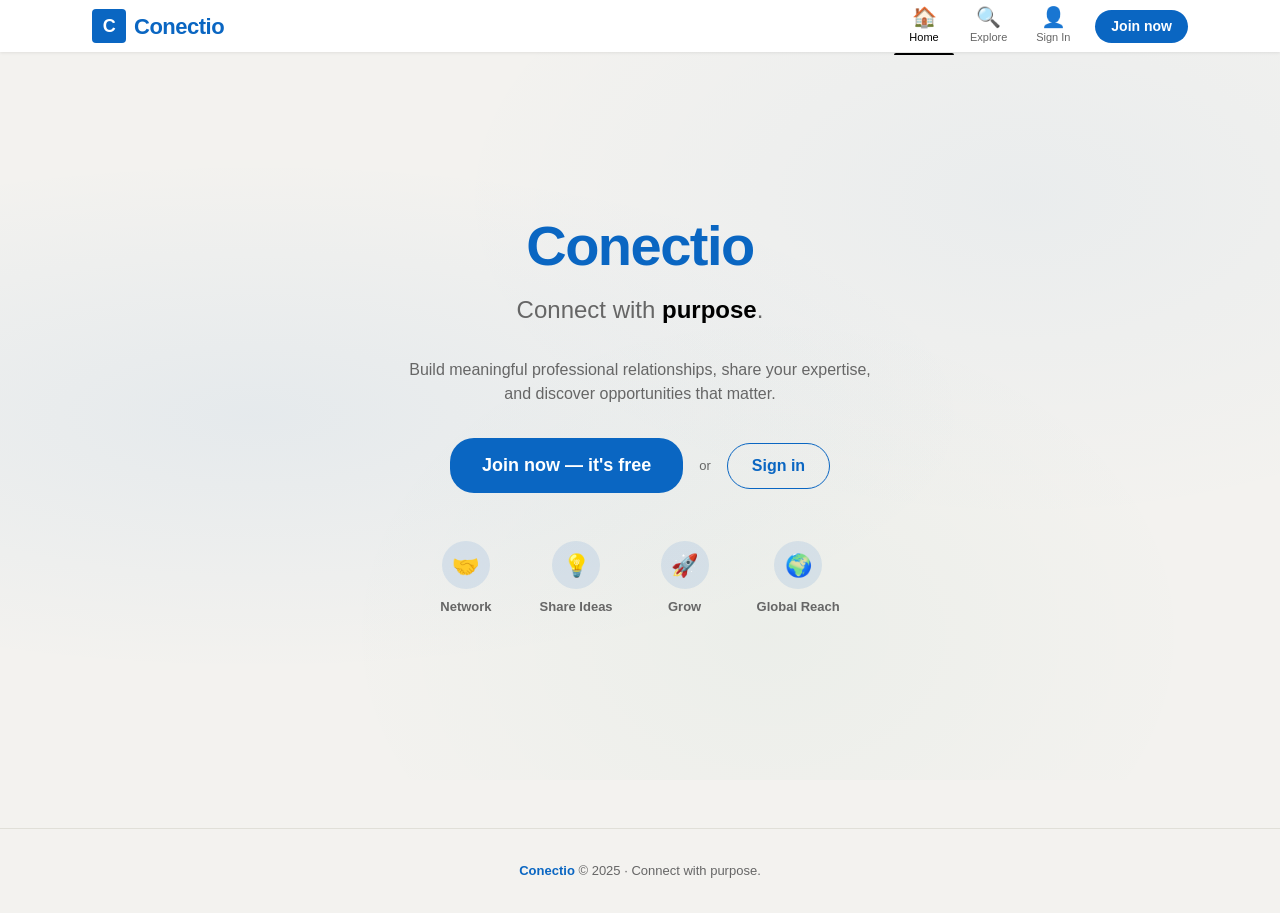
==== frontend/index.html @ cf5e48f1 "feat: initial Conectio project setup" ====
<!DOCTYPE html>
<html lang="en">
<head>
    <meta charset="UTF-8">
    <meta name="viewport" content="width=device-width, initial-scale=1.0">
    <meta name="description" content="Conectio — Connect with purpose. Build meaningful professional relationships and grow your network.">
    <title>Conectio — Connect with purpose</title>

    <!-- Styles -->
    <link rel="stylesheet" href="assets/css/main.css">
    <link rel="stylesheet" href="assets/css/components.css">

    <!-- Favicon (inline SVG data URI) -->
    <link rel="icon" type="image/svg+xml" href="data:image/svg+xml,<svg xmlns='http://www.w3.org/2000/svg' viewBox='0 0 32 32'><rect width='32' height='32' rx='4' fill='%230A66C2'/><text x='16' y='23' font-family='Arial' font-size='20' font-weight='bold' fill='white' text-anchor='middle'>C</text></svg>">
</head>
<body>

    <!-- ═══════════════ NAVBAR ═══════════════ -->
    <nav class="navbar" role="navigation" aria-label="Main navigation">
        <div class="navbar__inner">
            <a href="index.html" class="navbar__logo" id="navbar-logo">
                <div class="navbar__logo-icon">C</div>
                Conectio
            </a>

            <div class="navbar__links" id="navbar-links">
                <a href="index.html" class="navbar__link navbar__link--active" id="nav-home">
                    <span class="navbar__link-icon">🏠</span>
                    <span class="navbar__link-label">Home</span>
                </a>
                <a href="explore.html" class="navbar__link" id="nav-explore">
                    <span class="navbar__link-icon">🔍</span>
                    <span class="navbar__link-label">Explore</span>
                </a>

                <!-- Shown when logged OUT -->
                <div id="nav-auth" style="display: flex; align-items: center; gap: 4px;">
                    <a href="login.html" class="navbar__link" id="nav-signin">
                        <span class="navbar__link-icon">👤</span>
                        <span class="navbar__link-label">Sign In</span>
                    </a>
                    <a href="register.html" class="btn-primary btn-primary--sm navbar__cta" id="nav-join">
                        Join now
                    </a>
                </div>

                <!-- Shown when logged IN -->
                <div id="nav-user" style="display: none; align-items: center; gap: 4px;">
                    <a href="profile.html" class="navbar__link" id="nav-profile">
                        <span class="navbar__link-icon">👤</span>
                        <span class="navbar__link-label" id="nav-username">Me</span>
                    </a>
                    <div class="dropdown">
                        <button class="navbar__link" data-dropdown aria-label="User menu" id="nav-menu-btn">
                            <span class="navbar__link-icon">⚙️</span>
                            <span class="navbar__link-label">More</span>
                        </button>
                        <div class="dropdown__menu">
                            <a href="profile.html" class="dropdown__item" id="dropdown-profile">View Profile</a>
                            <hr class="dropdown__divider">
                            <button class="dropdown__item" onclick="auth.logout()" id="dropdown-logout">Sign Out</button>
                        </div>
                    </div>
                </div>
            </div>
        </div>
    </nav>
    <div class="navbar-spacer"></div>


    <!-- ═══════════════ HERO ═══════════════ -->
    <main>
        <section class="hero" id="hero-section">
            <div class="hero__bg-pattern"></div>

            <div class="hero__content">
                <h1 class="hero__title" id="hero-title">Conectio</h1>
                <p class="hero__tagline" id="hero-tagline">
                    Connect with <em>purpose</em>.
                </p>
                <p class="text-muted" style="font-size: 16px; margin-bottom: 32px; max-width: 480px; margin-left: auto; margin-right: auto;">
                    Build meaningful professional relationships, share your expertise, and discover opportunities that matter.
                </p>

                <div class="hero__actions" id="hero-actions">
                    <a href="register.html" class="btn-primary btn-primary--lg" id="hero-join-btn">
                        Join now — it's free
                    </a>
                    <span class="hero__divider-text">or</span>
                    <a href="login.html" class="btn-secondary" id="hero-signin-btn">
                        Sign in
                    </a>
                </div>

                <div class="hero__features" id="hero-features">
                    <div class="hero__feature">
                        <div class="hero__feature-icon">🤝</div>
                        <span class="hero__feature-label">Network</span>
                    </div>
                    <div class="hero__feature">
                        <div class="hero__feature-icon">💡</div>
                        <span class="hero__feature-label">Share Ideas</span>
                    </div>
                    <div class="hero__feature">
                        <div class="hero__feature-icon">🚀</div>
                        <span class="hero__feature-label">Grow</span>
                    </div>
                    <div class="hero__feature">
                        <div class="hero__feature-icon">🌍</div>
                        <span class="hero__feature-label">Global Reach</span>
                    </div>
                </div>
            </div>
        </section>
    </main>


    <!-- ═══════════════ FOOTER ═══════════════ -->
    <footer class="footer" id="footer">
        <span class="footer__brand">Conectio</span> &copy; 2025 · Connect with purpose.
    </footer>


    <!-- Scripts -->
    <script src="assets/js/api.js"></script>
    <script src="assets/js/auth.js"></script>
    <script src="assets/js/main.js"></script>
</body>
</html>
---- frontend/assets/css/main.css ----
/* ═══════════════════════════════════════════════
   CONECTIO — Global Styles
   ═══════════════════════════════════════════════ */

/* ── CSS Reset ─────────────────────────────── */
*,
*::before,
*::after {
    box-sizing: border-box;
    margin: 0;
    padding: 0;
}

html {
    scroll-behavior: smooth;
    -webkit-text-size-adjust: 100%;
}

img, video, svg {
    display: block;
    max-width: 100%;
}

a {
    text-decoration: none;
    color: inherit;
}

ul, ol {
    list-style: none;
}

button, input, textarea, select {
    font: inherit;
    color: inherit;
}

button {
    cursor: pointer;
    border: none;
    background: none;
}


/* ── Design Tokens ─────────────────────────── */
:root {
    /* Brand */
    --color-primary:       #0A66C2;
    --color-primary-hover:  #004182;
    --color-primary-light:  rgba(10, 102, 194, 0.1);

    /* Backgrounds */
    --color-bg-page:       #F3F2EF;
    --color-bg-card:       #FFFFFF;
    --color-bg-hover:      #F3F2EF;

    /* Text */
    --color-text-primary:  #000000;
    --color-text-secondary:#666666;
    --color-text-inverse:  #FFFFFF;
    --color-text-link:     #0A66C2;

    /* Borders */
    --color-border:        #E0DFD8;
    --color-border-input:  #cccccc;

    /* Semantic */
    --color-success:       #057642;
    --color-error:         #CC1016;
    --color-warning:       #915907;

    /* Shadows */
    --shadow-card:         0 0 0 1px rgba(0, 0, 0, 0.08);
    --shadow-nav:          0 1px 3px rgba(0, 0, 0, 0.08);
    --shadow-dropdown:     0 4px 12px rgba(0, 0, 0, 0.15);
    --shadow-elevated:     0 4px 24px rgba(0, 0, 0, 0.12);

    /* Typography */
    --font-family:         -apple-system, BlinkMacSystemFont, "Segoe UI", Roboto, Helvetica, Arial, sans-serif;
    --font-size-xs:        11px;
    --font-size-sm:        13px;
    --font-size-base:      14px;
    --font-size-md:        16px;
    --font-size-lg:        20px;
    --font-size-xl:        24px;
    --font-size-2xl:       32px;
    --font-size-hero:      56px;

    /* Spacing */
    --space-xs:   4px;
    --space-sm:   8px;
    --space-md:  12px;
    --space-base:16px;
    --space-lg:  24px;
    --space-xl:  32px;
    --space-2xl: 48px;

    /* Radii */
    --radius-sm:   4px;
    --radius-md:   8px;
    --radius-lg:  16px;
    --radius-pill: 24px;
    --radius-full: 50%;

    /* Transitions */
    --transition-fast:  150ms ease;
    --transition-base:  250ms ease;
    --transition-slow:  400ms ease;

    /* Layout */
    --navbar-height: 52px;
    --max-width:     1128px;
}


/* ── Global Body ───────────────────────────── */
body {
    font-family: var(--font-family);
    font-size: var(--font-size-base);
    line-height: 1.5;
    color: var(--color-text-primary);
    background-color: var(--color-bg-page);
    -webkit-font-smoothing: antialiased;
    -moz-osx-font-smoothing: grayscale;
}


/* ═══════════════════════════════════════════════
   NAVBAR
   ═══════════════════════════════════════════════ */
.navbar {
    position: fixed;
    top: 0;
    left: 0;
    right: 0;
    z-index: 1000;
    height: var(--navbar-height);
    background: var(--color-bg-card);
    box-shadow: var(--shadow-nav);
    display: flex;
    align-items: center;
    justify-content: center;
}

.navbar__inner {
    width: 100%;
    max-width: var(--max-width);
    padding: 0 var(--space-base);
    display: flex;
    align-items: center;
    justify-content: space-between;
}

.navbar__logo {
    font-size: 22px;
    font-weight: 700;
    color: var(--color-primary);
    letter-spacing: -0.5px;
    display: flex;
    align-items: center;
    gap: var(--space-sm);
}

.navbar__logo-icon {
    width: 34px;
    height: 34px;
    background: var(--color-primary);
    border-radius: var(--radius-sm);
    display: flex;
    align-items: center;
    justify-content: center;
    color: var(--color-text-inverse);
    font-size: 18px;
    font-weight: 800;
}

.navbar__links {
    display: flex;
    align-items: center;
    gap: var(--space-xs);
}

.navbar__link {
    display: flex;
    flex-direction: column;
    align-items: center;
    gap: 2px;
    padding: 4px 12px;
    font-size: var(--font-size-xs);
    color: var(--color-text-secondary);
    border-radius: var(--radius-sm);
    transition: color var(--transition-fast), background var(--transition-fast);
    position: relative;
    min-width: 60px;
    text-align: center;
}

.navbar__link:hover {
    color: var(--color-text-primary);
}

.navbar__link--active {
    color: var(--color-text-primary);
}

.navbar__link--active::after {
    content: '';
    position: absolute;
    bottom: -6px;
    left: 0;
    right: 0;
    height: 2px;
    background: var(--color-text-primary);
    border-radius: 2px 2px 0 0;
}

.navbar__link-icon {
    font-size: 20px;
    line-height: 1;
}

.navbar__link-label {
    font-size: var(--font-size-xs);
    white-space: nowrap;
}

.navbar__cta {
    margin-left: var(--space-sm);
}

/* Spacer to offset fixed navbar */
.navbar-spacer {
    height: var(--navbar-height);
}


/* ═══════════════════════════════════════════════
   FOOTER
   ═══════════════════════════════════════════════ */
.footer {
    text-align: center;
    padding: var(--space-xl) var(--space-base);
    color: var(--color-text-secondary);
    font-size: var(--font-size-sm);
    border-top: 1px solid var(--color-border);
    margin-top: var(--space-2xl);
}

.footer__brand {
    font-weight: 600;
    color: var(--color-primary);
}

.footer a {
    color: var(--color-text-link);
    transition: color var(--transition-fast);
}

.footer a:hover {
    color: var(--color-primary-hover);
    text-decoration: underline;
}


/* ═══════════════════════════════════════════════
   HERO SECTION
   ═══════════════════════════════════════════════ */
.hero {
    min-height: calc(100vh - var(--navbar-height) - 120px);
    display: flex;
    align-items: center;
    justify-content: center;
    padding: var(--space-2xl) var(--space-base);
    position: relative;
    overflow: hidden;
}

.hero__bg-pattern {
    position: absolute;
    inset: 0;
    background:
        radial-gradient(ellipse at 20% 50%, rgba(10, 102, 194, 0.06) 0%, transparent 50%),
        radial-gradient(ellipse at 80% 20%, rgba(10, 102, 194, 0.04) 0%, transparent 40%),
        radial-gradient(ellipse at 60% 80%, rgba(5, 118, 66, 0.03) 0%, transparent 40%);
    pointer-events: none;
}

.hero__content {
    max-width: 720px;
    text-align: center;
    position: relative;
    z-index: 1;
    animation: heroFadeUp 800ms ease-out;
}

.hero__title {
    font-size: var(--font-size-hero);
    font-weight: 700;
    color: var(--color-primary);
    letter-spacing: -1.5px;
    line-height: 1.1;
    margin-bottom: var(--space-base);
}

.hero__tagline {
    font-size: var(--font-size-xl);
    color: var(--color-text-secondary);
    font-weight: 400;
    margin-bottom: var(--space-xl);
    line-height: 1.4;
}

.hero__tagline em {
    font-style: normal;
    color: var(--color-text-primary);
    font-weight: 600;
}

.hero__actions {
    display: flex;
    align-items: center;
    justify-content: center;
    gap: var(--space-base);
    flex-wrap: wrap;
}

.hero__divider-text {
    color: var(--color-text-secondary);
    font-size: var(--font-size-sm);
}

.hero__features {
    display: flex;
    justify-content: center;
    gap: var(--space-2xl);
    margin-top: var(--space-2xl);
    animation: heroFadeUp 800ms ease-out 200ms both;
}

.hero__feature {
    display: flex;
    flex-direction: column;
    align-items: center;
    gap: var(--space-sm);
}

.hero__feature-icon {
    width: 48px;
    height: 48px;
    border-radius: var(--radius-full);
    background: var(--color-primary-light);
    display: flex;
    align-items: center;
    justify-content: center;
    font-size: 22px;
    color: var(--color-primary);
}

.hero__feature-label {
    font-size: var(--font-size-sm);
    font-weight: 600;
    color: var(--color-text-secondary);
}

@keyframes heroFadeUp {
    from {
        opacity: 0;
        transform: translateY(24px);
    }
    to {
        opacity: 1;
        transform: translateY(0);
    }
}


/* ═══════════════════════════════════════════════
   UTILITY CLASSES
   ═══════════════════════════════════════════════ */
.sr-only {
    position: absolute;
    width: 1px;
    height: 1px;
    padding: 0;
    margin: -1px;
    overflow: hidden;
    clip: rect(0, 0, 0, 0);
    white-space: nowrap;
    border-width: 0;
}

.container {
    width: 100%;
    max-width: var(--max-width);
    margin: 0 auto;
    padding: 0 var(--space-base);
}

.flex-center {
    display: flex;
    align-items: center;
    justify-content: center;
}

.text-center {
    text-align: center;
}


/* ═══════════════════════════════════════════════
   RESPONSIVE
   ═══════════════════════════════════════════════ */
@media (max-width: 768px) {
    :root {
        --font-size-hero: 36px;
        --font-size-xl: 20px;
    }

    .hero__features {
        gap: var(--space-lg);
    }

    .navbar__link-label {
        display: none;
    }

    .navbar__link {
        min-width: auto;
        padding: 4px 8px;
    }

    .page-layout {
        grid-template-columns: 1fr !important;
    }

    .page-layout-2col {
        grid-template-columns: 1fr !important;
    }
}

@media (max-width: 480px) {
    :root {
        --font-size-hero: 28px;
    }

    .hero__actions {
        flex-direction: column;
    }
}
---- frontend/assets/css/components.css ----
/* ═══════════════════════════════════════════════
   CONECTIO — Reusable UI Components
   ═══════════════════════════════════════════════ */


/* ── Buttons ───────────────────────────────── */
.btn-primary {
    display: inline-flex;
    align-items: center;
    justify-content: center;
    gap: var(--space-sm);
    background-color: var(--color-primary);
    color: var(--color-text-inverse);
    border: none;
    border-radius: var(--radius-pill);
    padding: 10px 24px;
    font-size: var(--font-size-md);
    font-weight: 600;
    cursor: pointer;
    transition: background-color var(--transition-fast), box-shadow var(--transition-fast), transform var(--transition-fast);
    white-space: nowrap;
}

.btn-primary:hover {
    background-color: var(--color-primary-hover);
    box-shadow: 0 2px 8px rgba(10, 102, 194, 0.35);
}

.btn-primary:active {
    transform: scale(0.97);
}

.btn-primary--sm {
    padding: 6px 16px;
    font-size: var(--font-size-base);
}

.btn-primary--lg {
    padding: 14px 32px;
    font-size: 18px;
}


.btn-secondary {
    display: inline-flex;
    align-items: center;
    justify-content: center;
    gap: var(--space-sm);
    background-color: transparent;
    color: var(--color-primary);
    border: 1.5px solid var(--color-primary);
    border-radius: var(--radius-pill);
    padding: 10px 24px;
    font-size: var(--font-size-md);
    font-weight: 600;
    cursor: pointer;
    transition: background-color var(--transition-fast), color var(--transition-fast), border-color var(--transition-fast), transform var(--transition-fast);
    white-space: nowrap;
}

.btn-secondary:hover {
    background-color: var(--color-primary-light);
    border-color: var(--color-primary-hover);
    color: var(--color-primary-hover);
}

.btn-secondary:active {
    transform: scale(0.97);
}

.btn-secondary--sm {
    padding: 6px 16px;
    font-size: var(--font-size-base);
}


.btn-ghost {
    display: inline-flex;
    align-items: center;
    justify-content: center;
    gap: var(--space-sm);
    background: none;
    color: var(--color-text-secondary);
    border: none;
    border-radius: var(--radius-sm);
    padding: 8px 12px;
    font-size: var(--font-size-base);
    font-weight: 600;
    cursor: pointer;
    transition: background-color var(--transition-fast), color var(--transition-fast);
}

.btn-ghost:hover {
    background-color: var(--color-bg-hover);
    color: var(--color-text-primary);
}

.btn-text-link {
    background: none;
    border: none;
    color: var(--color-primary);
    font-weight: 600;
    font-size: var(--font-size-md);
    cursor: pointer;
    padding: 0;
    transition: color var(--transition-fast);
}

.btn-text-link:hover {
    color: var(--color-primary-hover);
    text-decoration: underline;
}


/* ── Cards ─────────────────────────────────── */
.card {
    background: var(--color-bg-card);
    border-radius: var(--radius-md);
    border: 1px solid var(--color-border);
    padding: var(--space-base);
}

.card-shadow {
    background: var(--color-bg-card);
    border-radius: var(--radius-md);
    box-shadow: var(--shadow-card);
    padding: var(--space-base);
}

.card-elevated {
    background: var(--color-bg-card);
    border-radius: var(--radius-md);
    box-shadow: var(--shadow-elevated);
    padding: var(--space-base);
}

.card__header {
    display: flex;
    align-items: center;
    gap: var(--space-md);
    margin-bottom: var(--space-md);
}

.card__body {
    margin-bottom: var(--space-md);
}

.card__footer {
    display: flex;
    align-items: center;
    gap: var(--space-md);
    padding-top: var(--space-md);
    border-top: 1px solid var(--color-border);
}


/* ── Avatars ───────────────────────────────── */
.avatar {
    border-radius: var(--radius-full);
    object-fit: cover;
    border: 2px solid var(--color-border);
    flex-shrink: 0;
}

.avatar-sm {
    width: 32px;
    height: 32px;
}

.avatar-md {
    width: 48px;
    height: 48px;
}

.avatar-lg {
    width: 72px;
    height: 72px;
}

.avatar-xl {
    width: 96px;
    height: 96px;
}

.avatar-placeholder {
    border-radius: var(--radius-full);
    display: flex;
    align-items: center;
    justify-content: center;
    background: var(--color-primary-light);
    color: var(--color-primary);
    font-weight: 700;
    flex-shrink: 0;
    border: 2px solid var(--color-border);
}


/* ── Badges ────────────────────────────────── */
.badge {
    display: inline-flex;
    align-items: center;
    padding: 2px 10px;
    font-size: var(--font-size-xs);
    font-weight: 600;
    border-radius: var(--radius-pill);
    line-height: 1.4;
}

.badge--primary {
    background: var(--color-primary-light);
    color: var(--color-primary);
}

.badge--success {
    background: rgba(5, 118, 66, 0.1);
    color: var(--color-success);
}

.badge--error {
    background: rgba(204, 16, 22, 0.1);
    color: var(--color-error);
}


/* ── Form Elements ─────────────────────────── */
.form-group {
    margin-bottom: var(--space-base);
}

.form-label {
    display: block;
    font-size: var(--font-size-sm);
    font-weight: 600;
    color: var(--color-text-secondary);
    margin-bottom: var(--space-xs);
}

.input-field {
    width: 100%;
    height: 40px;
    border: 1px solid var(--color-border-input);
    border-radius: var(--radius-sm);
    padding: 0 12px;
    font-size: var(--font-size-base);
    color: var(--color-text-primary);
    background: var(--color-bg-card);
    transition: border-color var(--transition-fast), box-shadow var(--transition-fast);
}

.input-field:focus {
    outline: none;
    border-color: var(--color-primary);
    box-shadow: 0 0 0 3px var(--color-primary-light);
}

.input-field::placeholder {
    color: #999;
}

.input-field--error {
    border-color: var(--color-error);
}

.input-field--error:focus {
    box-shadow: 0 0 0 3px rgba(204, 16, 22, 0.1);
}

.textarea-field {
    width: 100%;
    min-height: 80px;
    border: 1px solid var(--color-border-input);
    border-radius: var(--radius-sm);
    padding: 10px 12px;
    font-size: var(--font-size-base);
    color: var(--color-text-primary);
    background: var(--color-bg-card);
    resize: vertical;
    transition: border-color var(--transition-fast), box-shadow var(--transition-fast);
}

.textarea-field:focus {
    outline: none;
    border-color: var(--color-primary);
    box-shadow: 0 0 0 3px var(--color-primary-light);
}

.form-error {
    font-size: var(--font-size-sm);
    color: var(--color-error);
    margin-top: var(--space-xs);
}

.form-hint {
    font-size: var(--font-size-sm);
    color: var(--color-text-secondary);
    margin-top: var(--space-xs);
}


/* ── Dividers ──────────────────────────────── */
.divider {
    border: none;
    border-top: 1px solid var(--color-border);
    margin: var(--space-md) 0;
}

.divider--lg {
    margin: var(--space-lg) 0;
}

.divider-text {
    display: flex;
    align-items: center;
    gap: var(--space-md);
    color: var(--color-text-secondary);
    font-size: var(--font-size-sm);
}

.divider-text::before,
.divider-text::after {
    content: '';
    flex: 1;
    height: 1px;
    background: var(--color-border);
}


/* ── Text Utilities ────────────────────────── */
.text-muted {
    color: var(--color-text-secondary);
    font-size: var(--font-size-sm);
}

.text-primary {
    color: var(--color-primary);
}

.text-success {
    color: var(--color-success);
}

.text-error {
    color: var(--color-error);
}

.text-bold {
    font-weight: 600;
}


/* ── Layout ────────────────────────────────── */
.page-layout {
    max-width: var(--max-width);
    margin: 0 auto;
    padding: var(--space-lg) var(--space-base);
    display: grid;
    grid-template-columns: 225px 1fr 300px;
    gap: var(--space-lg);
}

.page-layout-2col {
    max-width: 900px;
    margin: 0 auto;
    padding: var(--space-lg) var(--space-base);
    display: grid;
    grid-template-columns: 1fr 1fr;
    gap: var(--space-lg);
    align-items: start;
}


/* ── Auth Card (login/register) ────────────── */
.auth-card {
    max-width: 400px;
    margin: var(--space-2xl) auto;
    padding: var(--space-lg);
}

.auth-card__title {
    font-size: var(--font-size-xl);
    font-weight: 600;
    margin-bottom: var(--space-xs);
}

.auth-card__subtitle {
    color: var(--color-text-secondary);
    font-size: var(--font-size-base);
    margin-bottom: var(--space-lg);
}

.auth-card__footer {
    text-align: center;
    margin-top: var(--space-lg);
    font-size: var(--font-size-base);
    color: var(--color-text-secondary);
}

.auth-card__footer a {
    color: var(--color-primary);
    font-weight: 600;
}

.auth-card__footer a:hover {
    text-decoration: underline;
}


/* ── Alert / Toast ─────────────────────────── */
.alert {
    padding: var(--space-md) var(--space-base);
    border-radius: var(--radius-sm);
    font-size: var(--font-size-base);
    display: flex;
    align-items: center;
    gap: var(--space-sm);
    margin-bottom: var(--space-base);
}

.alert--success {
    background: rgba(5, 118, 66, 0.1);
    color: var(--color-success);
    border: 1px solid rgba(5, 118, 66, 0.2);
}

.alert--error {
    background: rgba(204, 16, 22, 0.08);
    color: var(--color-error);
    border: 1px solid rgba(204, 16, 22, 0.15);
}

.alert--info {
    background: var(--color-primary-light);
    color: var(--color-primary);
    border: 1px solid rgba(10, 102, 194, 0.15);
}


/* ── Loading Spinner ───────────────────────── */
.spinner {
    width: 32px;
    height: 32px;
    border: 3px solid var(--color-border);
    border-top-color: var(--color-primary);
    border-radius: var(--radius-full);
    animation: spin 600ms linear infinite;
}

.spinner--sm {
    width: 18px;
    height: 18px;
    border-width: 2px;
}

@keyframes spin {
    to { transform: rotate(360deg); }
}


/* ── Skeleton Loading ──────────────────────── */
.skeleton {
    background: linear-gradient(90deg, #eee 25%, #f5f5f5 50%, #eee 75%);
    background-size: 200% 100%;
    animation: shimmer 1.5s ease-in-out infinite;
    border-radius: var(--radius-sm);
}

.skeleton--text {
    height: 14px;
    margin-bottom: var(--space-sm);
}

.skeleton--avatar {
    border-radius: var(--radius-full);
}

@keyframes shimmer {
    0%   { background-position: 200% 0; }
    100% { background-position: -200% 0; }
}


/* ── Dropdown ──────────────────────────────── */
.dropdown {
    position: relative;
    display: inline-block;
}

.dropdown__menu {
    position: absolute;
    top: 100%;
    right: 0;
    margin-top: var(--space-xs);
    min-width: 200px;
    background: var(--color-bg-card);
    border-radius: var(--radius-md);
    box-shadow: var(--shadow-dropdown);
    padding: var(--space-sm) 0;
    z-index: 100;
    opacity: 0;
    visibility: hidden;
    transform: translateY(-8px);
    transition: opacity var(--transition-fast), transform var(--transition-fast), visibility var(--transition-fast);
}

.dropdown--open .dropdown__menu {
    opacity: 1;
    visibility: visible;
    transform: translateY(0);
}

.dropdown__item {
    display: flex;
    align-items: center;
    gap: var(--space-sm);
    padding: var(--space-sm) var(--space-base);
    font-size: var(--font-size-base);
    color: var(--color-text-primary);
    cursor: pointer;
    transition: background var(--transition-fast);
    width: 100%;
    text-align: left;
}

.dropdown__item:hover {
    background: var(--color-bg-hover);
}

.dropdown__divider {
    border: none;
    border-top: 1px solid var(--color-border);
    margin: var(--space-xs) 0;
}
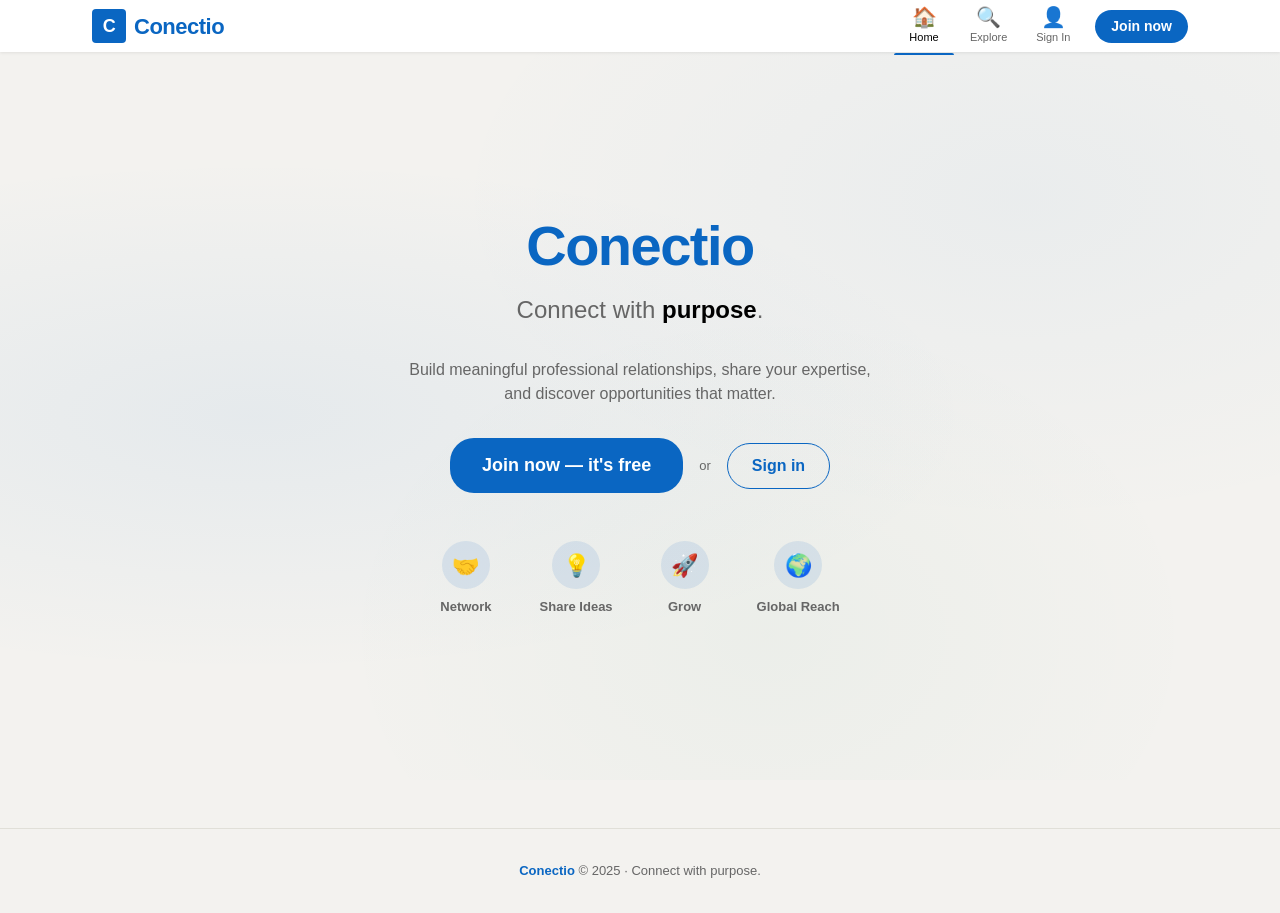
==== commit dea5aa34: "feat: personalized feed, search, and explore page" ====
--- a/frontend/index.html
+++ b/frontend/index.html
@@ -12,6 +12,1180 @@
 
     <!-- Favicon (inline SVG data URI) -->
     <link rel="icon" type="image/svg+xml" href="data:image/svg+xml,<svg xmlns='http://www.w3.org/2000/svg' viewBox='0 0 32 32'><rect width='32' height='32' rx='4' fill='%230A66C2'/><text x='16' y='23' font-family='Arial' font-size='20' font-weight='bold' fill='white' text-anchor='middle'>C</text></svg>">
+
+    <style>
+        /* ═══════════════════════════════════════════════
+           FEED LAYOUT
+           ═══════════════════════════════════════════════ */
+        .feed-layout {
+            max-width: var(--max-width);
+            margin: 0 auto;
+            padding: var(--space-lg) var(--space-base);
+            display: grid;
+            grid-template-columns: 225px 1fr 300px;
+            gap: var(--space-lg);
+            align-items: start;
+        }
+
+        @media (max-width: 1024px) {
+            .feed-layout {
+                grid-template-columns: 1fr 300px;
+            }
+            .feed-sidebar-left { display: none; }
+        }
+
+        @media (max-width: 768px) {
+            .feed-layout {
+                grid-template-columns: 1fr;
+                padding: var(--space-sm);
+            }
+            .feed-sidebar-right { display: none; }
+        }
+
+
+        /* ── Left Sidebar Mini Profile ──────────────── */
+        .mini-profile {
+            background: var(--color-bg-card);
+            border: 1px solid var(--color-border);
+            border-radius: var(--radius-md);
+            overflow: hidden;
+            text-align: center;
+            position: sticky;
+            top: 72px;
+        }
+
+        .mini-profile__banner {
+            height: 56px;
+            background: linear-gradient(135deg, #1D4ED8 0%, #0A66C2 40%, #0284C7 100%);
+        }
+
+        .mini-profile__avatar {
+            width: 64px;
+            height: 64px;
+            border-radius: var(--radius-full);
+            border: 3px solid var(--color-bg-card);
+            margin: -32px auto 0;
+            display: block;
+            object-fit: cover;
+        }
+
+        .mini-profile__name {
+            font-size: 16px;
+            font-weight: 600;
+            margin-top: var(--space-sm);
+            padding: 0 var(--space-md);
+        }
+
+        .mini-profile__headline {
+            font-size: 12px;
+            color: var(--color-text-secondary);
+            padding: 0 var(--space-md);
+            margin-top: 2px;
+            line-height: 1.4;
+        }
+
+        .mini-profile__stats {
+            display: flex;
+            justify-content: space-around;
+            padding: var(--space-md);
+            margin-top: var(--space-sm);
+            border-top: 1px solid var(--color-border);
+            font-size: 12px;
+        }
+
+        .mini-profile__stat {
+            display: flex;
+            flex-direction: column;
+            align-items: center;
+        }
+
+        .mini-profile__stat-value {
+            font-weight: 700;
+            color: var(--color-primary);
+            font-size: 14px;
+        }
+
+        .mini-profile__stat-label {
+            color: var(--color-text-secondary);
+            margin-top: 1px;
+        }
+
+        .mini-profile__items {
+            border-top: 1px solid var(--color-border);
+            padding: var(--space-sm) 0;
+        }
+
+        .mini-profile__item {
+            display: flex;
+            align-items: center;
+            gap: var(--space-sm);
+            padding: 8px var(--space-md);
+            font-size: 13px;
+            color: var(--color-text-secondary);
+            transition: background var(--transition-fast);
+            cursor: pointer;
+        }
+
+        .mini-profile__item:hover {
+            background: var(--color-bg-hover);
+            color: var(--color-text-primary);
+        }
+
+        .mini-profile__item-icon {
+            font-size: 16px;
+            width: 20px;
+            text-align: center;
+        }
+
+        .mini-profile__link {
+            display: block;
+            padding: var(--space-sm) var(--space-md);
+            border-top: 1px solid var(--color-border);
+            font-size: 13px;
+            font-weight: 600;
+            color: var(--color-text-link);
+            transition: background var(--transition-fast);
+        }
+
+        .mini-profile__link:hover {
+            background: var(--color-bg-hover);
+        }
+
+
+        /* ── Post Composer (Start a post) ──────────── */
+        .composer-trigger {
+            background: var(--color-bg-card);
+            border: 1px solid var(--color-border);
+            border-radius: var(--radius-md);
+            padding: var(--space-md) var(--space-base);
+            margin-bottom: var(--space-sm);
+        }
+
+        .composer-trigger__top {
+            display: flex;
+            align-items: center;
+            gap: var(--space-md);
+        }
+
+        .composer-trigger__avatar {
+            width: 48px;
+            height: 48px;
+            border-radius: var(--radius-full);
+            object-fit: cover;
+            flex-shrink: 0;
+        }
+
+        .composer-trigger__input {
+            flex: 1;
+            height: 48px;
+            border: 1px solid var(--color-border);
+            border-radius: var(--radius-pill);
+            padding: 0 var(--space-base);
+            font-size: var(--font-size-base);
+            color: var(--color-text-secondary);
+            background: transparent;
+            cursor: pointer;
+            transition: background var(--transition-fast), border-color var(--transition-fast);
+            display: flex;
+            align-items: center;
+        }
+
+        .composer-trigger__input:hover {
+            background: var(--color-bg-hover);
+            border-color: var(--color-text-secondary);
+        }
+
+        .composer-trigger__actions {
+            display: flex;
+            justify-content: space-around;
+            padding-top: var(--space-sm);
+            margin-top: var(--space-sm);
+            border-top: 1px solid var(--color-border);
+        }
+
+        .composer-trigger__action {
+            display: flex;
+            align-items: center;
+            gap: 6px;
+            padding: 10px 12px;
+            border-radius: var(--radius-sm);
+            font-size: var(--font-size-base);
+            font-weight: 600;
+            color: var(--color-text-secondary);
+            cursor: pointer;
+            transition: background var(--transition-fast);
+            border: none;
+            background: none;
+        }
+
+        .composer-trigger__action:hover {
+            background: var(--color-bg-hover);
+        }
+
+        .composer-trigger__action-icon {
+            font-size: 20px;
+        }
+
+
+        /* ── Sorting Tabs ─────────────────────────── */
+        .feed-sort-tabs {
+            display: flex;
+            align-items: center;
+            gap: 0;
+            margin-bottom: var(--space-sm);
+            background: var(--color-bg-card);
+            border: 1px solid var(--color-border);
+            border-radius: var(--radius-md);
+            overflow: hidden;
+        }
+
+        .feed-sort-tab {
+            flex: 1;
+            padding: 10px 16px;
+            font-size: var(--font-size-base);
+            font-weight: 600;
+            color: var(--color-text-secondary);
+            border: none;
+            background: none;
+            cursor: pointer;
+            transition: all var(--transition-fast);
+            position: relative;
+            text-align: center;
+        }
+
+        .feed-sort-tab:hover {
+            background: var(--color-bg-hover);
+            color: var(--color-text-primary);
+        }
+
+        .feed-sort-tab--active {
+            color: var(--color-primary);
+            background: var(--color-primary-light);
+        }
+
+        .feed-sort-tab--active::after {
+            content: '';
+            position: absolute;
+            bottom: 0;
+            left: 0;
+            right: 0;
+            height: 2px;
+            background: var(--color-primary);
+        }
+
+        .feed-sort-divider {
+            width: 1px;
+            height: 24px;
+            background: var(--color-border);
+        }
+
+
+        /* ── Post Composer Modal ───────────────────── */
+        .modal-overlay {
+            position: fixed;
+            inset: 0;
+            background: rgba(0, 0, 0, 0.55);
+            z-index: 2000;
+            display: flex;
+            align-items: center;
+            justify-content: center;
+            animation: fadeIn 200ms ease;
+            padding: var(--space-base);
+        }
+
+        .modal-overlay[hidden] {
+            display: none;
+        }
+
+        @keyframes fadeIn {
+            from { opacity: 0; }
+            to { opacity: 1; }
+        }
+
+        .modal-card {
+            background: var(--color-bg-card);
+            border-radius: var(--radius-md);
+            box-shadow: var(--shadow-elevated);
+            width: 100%;
+            max-width: 552px;
+            max-height: 90vh;
+            display: flex;
+            flex-direction: column;
+            animation: modalSlideUp 300ms ease;
+        }
+
+        @keyframes modalSlideUp {
+            from { opacity: 0; transform: translateY(20px); }
+            to { opacity: 1; transform: translateY(0); }
+        }
+
+        .modal-header {
+            display: flex;
+            align-items: center;
+            justify-content: space-between;
+            padding: var(--space-base) var(--space-lg);
+            border-bottom: 1px solid var(--color-border);
+        }
+
+        .modal-header__title {
+            font-size: var(--font-size-lg);
+            font-weight: 600;
+        }
+
+        .modal-close {
+            width: 36px;
+            height: 36px;
+            border-radius: var(--radius-full);
+            display: flex;
+            align-items: center;
+            justify-content: center;
+            font-size: 20px;
+            color: var(--color-text-secondary);
+            cursor: pointer;
+            border: none;
+            background: none;
+            transition: background var(--transition-fast);
+        }
+
+        .modal-close:hover {
+            background: var(--color-bg-hover);
+        }
+
+        .modal-body {
+            flex: 1;
+            overflow-y: auto;
+            padding: var(--space-base) var(--space-lg);
+        }
+
+        .modal-author {
+            display: flex;
+            align-items: center;
+            gap: var(--space-md);
+            margin-bottom: var(--space-md);
+        }
+
+        .modal-author__avatar {
+            width: 48px;
+            height: 48px;
+            border-radius: var(--radius-full);
+            object-fit: cover;
+        }
+
+        .modal-author__name {
+            font-weight: 600;
+            font-size: var(--font-size-base);
+        }
+
+        .modal-author__subtitle {
+            font-size: 12px;
+            color: var(--color-text-secondary);
+        }
+
+        .modal-textarea {
+            width: 100%;
+            min-height: 150px;
+            border: none;
+            outline: none;
+            resize: none;
+            font-size: var(--font-size-base);
+            line-height: 1.6;
+            color: var(--color-text-primary);
+            font-family: var(--font-family);
+            padding: 0;
+        }
+
+        .modal-textarea::placeholder {
+            color: #999;
+        }
+
+        .modal-image-preview {
+            position: relative;
+            margin-top: var(--space-md);
+            border-radius: var(--radius-md);
+            overflow: hidden;
+            display: none;
+        }
+
+        .modal-image-preview img {
+            width: 100%;
+            max-height: 300px;
+            object-fit: cover;
+        }
+
+        .modal-image-preview__remove {
+            position: absolute;
+            top: 8px;
+            right: 8px;
+            width: 32px;
+            height: 32px;
+            border-radius: var(--radius-full);
+            background: rgba(0, 0, 0, 0.6);
+            color: white;
+            border: none;
+            cursor: pointer;
+            display: flex;
+            align-items: center;
+            justify-content: center;
+            font-size: 16px;
+            transition: background var(--transition-fast);
+        }
+
+        .modal-image-preview__remove:hover {
+            background: rgba(0, 0, 0, 0.8);
+        }
+
+        .modal-footer {
+            display: flex;
+            align-items: center;
+            justify-content: space-between;
+            padding: var(--space-md) var(--space-lg);
+            border-top: 1px solid var(--color-border);
+        }
+
+        .modal-footer__tools {
+            display: flex;
+            gap: var(--space-xs);
+        }
+
+        .modal-tool-btn {
+            width: 40px;
+            height: 40px;
+            border-radius: var(--radius-full);
+            display: flex;
+            align-items: center;
+            justify-content: center;
+            font-size: 20px;
+            color: var(--color-text-secondary);
+            border: none;
+            background: none;
+            cursor: pointer;
+            transition: background var(--transition-fast), color var(--transition-fast);
+        }
+
+        .modal-tool-btn:hover {
+            background: var(--color-bg-hover);
+            color: var(--color-primary);
+        }
+
+        .modal-char-count {
+            font-size: 12px;
+            color: var(--color-text-secondary);
+            margin-right: var(--space-md);
+        }
+
+        .modal-char-count--warn {
+            color: var(--color-warning);
+        }
+
+        .modal-char-count--error {
+            color: var(--color-error);
+        }
+
+        .modal-post-btn {
+            padding: 8px 20px;
+            font-size: var(--font-size-base);
+            border-radius: var(--radius-pill);
+        }
+
+        .modal-post-btn:disabled {
+            background: #ccc;
+            color: #666;
+            cursor: not-allowed;
+            box-shadow: none;
+        }
+
+
+        /* ── Post Card ─────────────────────────────── */
+        .post-card {
+            background: var(--color-bg-card);
+            border: 1px solid var(--color-border);
+            border-radius: var(--radius-md);
+            margin-bottom: var(--space-sm);
+            overflow: hidden;
+            transition: box-shadow var(--transition-fast);
+        }
+
+        .post-card:hover {
+            box-shadow: 0 2px 8px rgba(0, 0, 0, 0.06);
+        }
+
+        .post-card__header {
+            display: flex;
+            align-items: flex-start;
+            gap: var(--space-md);
+            padding: 12px 16px;
+        }
+
+        .post-card__avatar {
+            width: 48px;
+            height: 48px;
+            border-radius: var(--radius-full);
+            object-fit: cover;
+            flex-shrink: 0;
+            cursor: pointer;
+        }
+
+        .post-card__author-info {
+            flex: 1;
+            min-width: 0;
+        }
+
+        .post-card__author-name {
+            font-weight: 600;
+            font-size: var(--font-size-base);
+            color: var(--color-text-primary);
+            cursor: pointer;
+            line-height: 1.3;
+        }
+
+        .post-card__author-name:hover {
+            color: var(--color-primary);
+            text-decoration: underline;
+        }
+
+        .post-card__author-headline {
+            font-size: 12px;
+            color: var(--color-text-secondary);
+            white-space: nowrap;
+            overflow: hidden;
+            text-overflow: ellipsis;
+            line-height: 1.4;
+        }
+
+        .post-card__time {
+            font-size: 12px;
+            color: var(--color-text-secondary);
+            display: flex;
+            align-items: center;
+            gap: 2px;
+        }
+
+        .post-card__menu-wrap {
+            margin-left: auto;
+            flex-shrink: 0;
+            position: relative;
+        }
+
+        .post-card__menu-btn {
+            width: 32px;
+            height: 32px;
+            display: flex;
+            align-items: center;
+            justify-content: center;
+            border-radius: var(--radius-full);
+            font-size: 18px;
+            color: var(--color-text-secondary);
+            border: none;
+            background: none;
+            cursor: pointer;
+            transition: background var(--transition-fast);
+        }
+
+        .post-card__menu-btn:hover {
+            background: var(--color-bg-hover);
+        }
+
+        .post-card__dropdown {
+            position: absolute;
+            top: 100%;
+            right: 0;
+            margin-top: 4px;
+            min-width: 200px;
+            background: var(--color-bg-card);
+            border-radius: var(--radius-md);
+            box-shadow: var(--shadow-dropdown);
+            padding: 6px 0;
+            z-index: 100;
+            animation: dropdownFadeIn 150ms ease;
+        }
+
+        @keyframes dropdownFadeIn {
+            from { opacity: 0; transform: translateY(-6px); }
+            to { opacity: 1; transform: translateY(0); }
+        }
+
+        .post-card__dropdown-item {
+            display: flex;
+            align-items: center;
+            gap: 10px;
+            width: 100%;
+            padding: 10px 16px;
+            font-size: 14px;
+            color: var(--color-text-primary);
+            border: none;
+            background: none;
+            cursor: pointer;
+            text-align: left;
+            transition: background var(--transition-fast);
+        }
+
+        .post-card__dropdown-item:hover {
+            background: var(--color-bg-hover);
+        }
+
+        .post-card__dropdown-item--danger {
+            color: var(--color-error);
+        }
+
+        .post-card__dropdown-item--danger:hover {
+            background: rgba(204, 16, 22, 0.06);
+        }
+
+        .post-card__dropdown-icon {
+            font-size: 18px;
+            width: 22px;
+            text-align: center;
+            flex-shrink: 0;
+        }
+
+        .post-card__dropdown-divider {
+            height: 1px;
+            background: var(--color-border);
+            margin: 4px 0;
+        }
+
+        /* Confirmation state inside dropdown */
+        .post-card__dropdown-confirm {
+            padding: 12px 16px;
+        }
+
+        .post-card__dropdown-confirm p {
+            font-size: 13px;
+            color: var(--color-text-secondary);
+            margin-bottom: 10px;
+        }
+
+        .post-card__dropdown-confirm-actions {
+            display: flex;
+            gap: 8px;
+            justify-content: flex-end;
+        }
+
+        .post-card__content {
+            padding: 0 16px 12px;
+            font-size: var(--font-size-base);
+            line-height: 1.5;
+            color: var(--color-text-primary);
+            word-wrap: break-word;
+            white-space: pre-wrap;
+        }
+
+        .post-card__see-more {
+            color: var(--color-text-secondary);
+            font-weight: 600;
+            cursor: pointer;
+            border: none;
+            background: none;
+            font-size: var(--font-size-base);
+            padding: 0;
+        }
+
+        .post-card__see-more:hover {
+            color: var(--color-primary);
+        }
+
+        .post-card__image {
+            width: 100%;
+            max-height: 512px;
+            object-fit: cover;
+            display: block;
+        }
+
+        .post-card__stats {
+            display: flex;
+            align-items: center;
+            justify-content: space-between;
+            padding: 8px 16px;
+            border-top: 1px solid var(--color-border);
+            font-size: 12px;
+            color: var(--color-text-secondary);
+        }
+
+        .post-card__stats-likes {
+            display: flex;
+            align-items: center;
+            gap: 4px;
+        }
+
+        .post-card__actions {
+            display: flex;
+            border-top: 1px solid var(--color-border);
+        }
+
+        .post-card__action-btn {
+            flex: 1;
+            display: flex;
+            align-items: center;
+            justify-content: center;
+            gap: 6px;
+            padding: 10px 0;
+            font-size: var(--font-size-base);
+            font-weight: 600;
+            color: var(--color-text-secondary);
+            border: none;
+            background: none;
+            cursor: pointer;
+            border-radius: 0;
+            transition: background var(--transition-fast), color var(--transition-fast);
+        }
+
+        .post-card__action-btn:hover {
+            background: var(--color-bg-hover);
+            color: var(--color-text-primary);
+        }
+
+        .post-card__action-btn--active {
+            color: var(--color-primary);
+        }
+
+        .post-card__action-btn--active:hover {
+            color: var(--color-primary-hover);
+        }
+
+        .post-card__action-icon {
+            font-size: 18px;
+        }
+
+        /* Like animation */
+        @keyframes likeBlip {
+            0%   { transform: scale(1); }
+            50%  { transform: scale(1.3); }
+            100% { transform: scale(1); }
+        }
+
+        .like-blip .post-card__action-icon {
+            display: inline-block;
+            animation: likeBlip 300ms ease;
+        }
+
+
+        /* ── Comments Section ──────────────────────── */
+        .comments-section {
+            border-top: 1px solid var(--color-border);
+            padding: var(--space-md) var(--space-base);
+            animation: fadeIn 200ms ease;
+        }
+
+        .comment-item {
+            display: flex;
+            gap: var(--space-sm);
+            margin-bottom: var(--space-md);
+        }
+
+        .comment-item:last-child {
+            margin-bottom: 0;
+        }
+
+        .comment-avatar {
+            width: 32px;
+            height: 32px;
+            border-radius: var(--radius-full);
+            object-fit: cover;
+            flex-shrink: 0;
+        }
+
+        .comment-body {
+            flex: 1;
+            min-width: 0;
+        }
+
+        .comment-bubble {
+            background: var(--color-bg-hover);
+            border-radius: 0 var(--radius-md) var(--radius-md) var(--radius-md);
+            padding: var(--space-sm) var(--space-md);
+        }
+
+        .comment-author {
+            font-weight: 600;
+            font-size: 13px;
+            color: var(--color-text-primary);
+        }
+
+        .comment-headline {
+            font-size: 11px;
+            color: var(--color-text-secondary);
+        }
+
+        .comment-text {
+            font-size: 13px;
+            line-height: 1.5;
+            margin-top: 2px;
+            color: var(--color-text-primary);
+            word-wrap: break-word;
+        }
+
+        .comment-meta {
+            display: flex;
+            align-items: center;
+            gap: var(--space-md);
+            margin-top: 4px;
+            font-size: 12px;
+            color: var(--color-text-secondary);
+        }
+
+        .comment-delete-btn {
+            border: none;
+            background: none;
+            color: var(--color-text-secondary);
+            font-size: 12px;
+            cursor: pointer;
+            padding: 0;
+            transition: color var(--transition-fast);
+        }
+
+        .comment-delete-btn:hover {
+            color: var(--color-error);
+        }
+
+        /* Comment Input */
+        .comment-input-row {
+            display: flex;
+            align-items: flex-start;
+            gap: var(--space-sm);
+            margin-top: var(--space-md);
+            padding-top: var(--space-md);
+            border-top: 1px solid var(--color-border);
+        }
+
+        .comment-input-avatar {
+            width: 32px;
+            height: 32px;
+            border-radius: var(--radius-full);
+            object-fit: cover;
+            flex-shrink: 0;
+        }
+
+        .comment-input-wrap {
+            flex: 1;
+            display: flex;
+            align-items: center;
+            border: 1px solid var(--color-border);
+            border-radius: var(--radius-pill);
+            padding: 0 4px 0 14px;
+            transition: border-color var(--transition-fast);
+        }
+
+        .comment-input-wrap:focus-within {
+            border-color: var(--color-primary);
+        }
+
+        .comment-input {
+            flex: 1;
+            height: 36px;
+            border: none;
+            outline: none;
+            font-size: 13px;
+            background: transparent;
+            color: var(--color-text-primary);
+        }
+
+        .comment-input::placeholder {
+            color: #999;
+        }
+
+        .comment-submit-btn {
+            padding: 4px 12px;
+            font-size: 13px;
+            font-weight: 600;
+            color: var(--color-primary);
+            border: none;
+            background: none;
+            cursor: pointer;
+            border-radius: var(--radius-pill);
+            transition: background var(--transition-fast);
+            white-space: nowrap;
+        }
+
+        .comment-submit-btn:hover {
+            background: var(--color-primary-light);
+        }
+
+        .comment-submit-btn:disabled {
+            color: #999;
+            cursor: not-allowed;
+        }
+
+        .comments-loading {
+            text-align: center;
+            padding: var(--space-md);
+            color: var(--color-text-secondary);
+            font-size: 13px;
+        }
+
+
+        /* ── Skeleton Loading Cards ───────────────── */
+        .skeleton-card {
+            background: var(--color-bg-card);
+            border: 1px solid var(--color-border);
+            border-radius: var(--radius-md);
+            margin-bottom: var(--space-sm);
+            padding: 16px;
+            overflow: hidden;
+        }
+
+        .skeleton-card__header {
+            display: flex;
+            align-items: center;
+            gap: 12px;
+            margin-bottom: 16px;
+        }
+
+        .skeleton-card__avatar {
+            width: 48px;
+            height: 48px;
+            border-radius: 50%;
+        }
+
+        .skeleton-card__lines {
+            flex: 1;
+        }
+
+        .skeleton-card__line {
+            height: 12px;
+            border-radius: 4px;
+            margin-bottom: 8px;
+        }
+
+        .skeleton-card__line--short {
+            width: 60%;
+        }
+
+        .skeleton-card__line--xs {
+            width: 30%;
+        }
+
+        .skeleton-card__body {
+            margin-bottom: 12px;
+        }
+
+        .skeleton-card__body .skeleton-card__line {
+            height: 10px;
+        }
+
+        .skeleton-card__body .skeleton-card__line:last-child {
+            width: 80%;
+        }
+
+        .skeleton-card__footer {
+            display: flex;
+            gap: 16px;
+            padding-top: 12px;
+            border-top: 1px solid var(--color-border);
+        }
+
+        .skeleton-card__btn {
+            height: 32px;
+            flex: 1;
+            border-radius: 4px;
+        }
+
+        /* Skeleton shimmer — tuned colors */
+        .skeleton-shimmer {
+            background: linear-gradient(90deg, #f0f0f0 25%, #e0e0e0 50%, #f0f0f0 75%);
+            background-size: 200% 100%;
+            animation: skeleton-shimmer 1.5s infinite;
+        }
+
+        @keyframes skeleton-shimmer {
+            0%   { background-position: 200% 0; }
+            100% { background-position: -200% 0; }
+        }
+
+
+        /* ── Right Sidebar ─────────────────────────── */
+        .feed-sidebar-right {
+            position: sticky;
+            top: 72px;
+        }
+
+        .sidebar-card {
+            background: var(--color-bg-card);
+            border: 1px solid var(--color-border);
+            border-radius: var(--radius-md);
+            padding: var(--space-base);
+        }
+
+        .sidebar-card__title {
+            font-size: 16px;
+            font-weight: 600;
+            margin-bottom: var(--space-md);
+        }
+
+        .suggested-user {
+            display: flex;
+            align-items: center;
+            gap: var(--space-md);
+            padding: var(--space-sm) 0;
+            border-bottom: 1px solid var(--color-border);
+        }
+
+        .suggested-user:last-child {
+            border-bottom: none;
+        }
+
+        .suggested-user__avatar {
+            width: 40px;
+            height: 40px;
+            border-radius: var(--radius-full);
+            object-fit: cover;
+            flex-shrink: 0;
+        }
+
+        .suggested-user__info {
+            flex: 1;
+            min-width: 0;
+        }
+
+        .suggested-user__name {
+            font-weight: 600;
+            font-size: 14px;
+            white-space: nowrap;
+            overflow: hidden;
+            text-overflow: ellipsis;
+        }
+
+        .suggested-user__headline {
+            font-size: 12px;
+            color: var(--color-text-secondary);
+            white-space: nowrap;
+            overflow: hidden;
+            text-overflow: ellipsis;
+        }
+
+        .suggested-user__btn {
+            padding: 4px 16px;
+            font-size: 13px;
+        }
+
+        .sidebar-footer {
+            margin-top: var(--space-base);
+            text-align: center;
+            font-size: 12px;
+            color: var(--color-text-secondary);
+            line-height: 2;
+        }
+
+        .sidebar-footer a {
+            color: var(--color-text-secondary);
+            transition: color var(--transition-fast);
+        }
+
+        .sidebar-footer a:hover {
+            color: var(--color-primary);
+            text-decoration: underline;
+        }
+
+        .sidebar-footer__brand {
+            display: block;
+            margin-top: var(--space-sm);
+            font-weight: 600;
+            color: var(--color-primary);
+        }
+
+
+        /* ── Feed Loading ──────────────────────────── */
+        .feed-loading {
+            display: flex;
+            justify-content: center;
+            padding: var(--space-xl);
+        }
+
+        .load-more-wrap {
+            text-align: center;
+            padding: var(--space-lg);
+        }
+
+        .load-more-btn {
+            padding: 10px 32px;
+        }
+
+        .feed-empty {
+            text-align: center;
+            padding: var(--space-2xl) var(--space-base);
+            background: var(--color-bg-card);
+            border: 1px solid var(--color-border);
+            border-radius: var(--radius-md);
+            margin-bottom: var(--space-base);
+        }
+
+        .feed-empty__icon {
+            font-size: 48px;
+            margin-bottom: var(--space-md);
+            color: var(--color-primary);
+        }
+
+        .feed-empty__title {
+            font-size: 18px;
+            font-weight: 600;
+            color: var(--color-text-primary);
+            margin-bottom: var(--space-sm);
+        }
+
+        .feed-empty__text {
+            font-size: 14px;
+            line-height: 1.5;
+            color: var(--color-text-secondary);
+            margin-bottom: var(--space-lg);
+        }
+
+        .feed-empty__suggestions {
+            display: flex;
+            flex-direction: column;
+            gap: var(--space-sm);
+            max-width: 360px;
+            margin: 0 auto;
+            text-align: left;
+        }
+
+        .feed-empty__suggestion-card {
+            display: flex;
+            align-items: center;
+            gap: var(--space-md);
+            padding: var(--space-md);
+            border: 1px solid var(--color-border);
+            border-radius: var(--radius-md);
+            transition: box-shadow var(--transition-fast);
+        }
+
+        .feed-empty__suggestion-card:hover {
+            box-shadow: 0 2px 8px rgba(0,0,0,0.08);
+        }
+
+        .feed-empty__suggestion-avatar {
+            width: 44px;
+            height: 44px;
+            border-radius: var(--radius-full);
+            object-fit: cover;
+            flex-shrink: 0;
+        }
+
+        .feed-empty__suggestion-info {
+            flex: 1;
+            min-width: 0;
+        }
+
+        .feed-empty__suggestion-name {
+            font-weight: 600;
+            font-size: 14px;
+        }
+
+        .feed-empty__suggestion-headline {
+            font-size: 12px;
+            color: var(--color-text-secondary);
+            white-space: nowrap;
+            overflow: hidden;
+            text-overflow: ellipsis;
+        }
+
+        /* ── Mobile Responsive ─────────────────────── */
+        @media (max-width: 768px) {
+            .composer-trigger__actions { display: none; }
+
+            .post-card__action-btn span:not(.post-card__action-icon) {
+                font-size: 12px;
+            }
+        }
+    </style>
 </head>
 <body>
 
@@ -22,53 +1196,15 @@
                 <div class="navbar__logo-icon">C</div>
                 Conectio
             </a>
-
             <div class="navbar__links" id="navbar-links">
-                <a href="index.html" class="navbar__link navbar__link--active" id="nav-home">
-                    <span class="navbar__link-icon">🏠</span>
-                    <span class="navbar__link-label">Home</span>
-                </a>
-                <a href="explore.html" class="navbar__link" id="nav-explore">
-                    <span class="navbar__link-icon">🔍</span>
-                    <span class="navbar__link-label">Explore</span>
-                </a>
-
-                <!-- Shown when logged OUT -->
-                <div id="nav-auth" style="display: flex; align-items: center; gap: 4px;">
-                    <a href="login.html" class="navbar__link" id="nav-signin">
-                        <span class="navbar__link-icon">👤</span>
-                        <span class="navbar__link-label">Sign In</span>
-                    </a>
-                    <a href="register.html" class="btn-primary btn-primary--sm navbar__cta" id="nav-join">
-                        Join now
-                    </a>
-                </div>
-
-                <!-- Shown when logged IN -->
-                <div id="nav-user" style="display: none; align-items: center; gap: 4px;">
-                    <a href="profile.html" class="navbar__link" id="nav-profile">
-                        <span class="navbar__link-icon">👤</span>
-                        <span class="navbar__link-label" id="nav-username">Me</span>
-                    </a>
-                    <div class="dropdown">
-                        <button class="navbar__link" data-dropdown aria-label="User menu" id="nav-menu-btn">
-                            <span class="navbar__link-icon">⚙️</span>
-                            <span class="navbar__link-label">More</span>
-                        </button>
-                        <div class="dropdown__menu">
-                            <a href="profile.html" class="dropdown__item" id="dropdown-profile">View Profile</a>
-                            <hr class="dropdown__divider">
-                            <button class="dropdown__item" onclick="auth.logout()" id="dropdown-logout">Sign Out</button>
-                        </div>
-                    </div>
-                </div>
+                <!-- Dynamically rendered by main.js renderNavbar() -->
             </div>
         </div>
     </nav>
     <div class="navbar-spacer"></div>
 
 
-    <!-- ═══════════════ HERO ═══════════════ -->
+    <!-- ═══════════════ HERO (shown when logged out) ═══════════════ -->
     <main>
         <section class="hero" id="hero-section">
             <div class="hero__bg-pattern"></div>
@@ -112,7 +1248,152 @@
                 </div>
             </div>
         </section>
+
+        <!-- ═══════════════ FEED (shown when logged in) ═══════════════ -->
+        <section id="feed-section" style="display: none;">
+            <div class="feed-layout">
+
+                <!-- LEFT SIDEBAR — Mini Profile -->
+                <aside class="feed-sidebar-left">
+                    <div class="mini-profile" id="mini-profile">
+                        <div class="mini-profile__banner"></div>
+                        <img class="mini-profile__avatar" id="mini-avatar" src="" alt="Your avatar">
+                        <div class="mini-profile__name" id="mini-name">—</div>
+                        <div class="mini-profile__headline" id="mini-headline"></div>
+                        <div class="mini-profile__stats">
+                            <div class="mini-profile__stat">
+                                <span class="mini-profile__stat-value" id="mini-followers">0</span>
+                                <span class="mini-profile__stat-label">Followers</span>
+                            </div>
+                            <div class="mini-profile__stat">
+                                <span class="mini-profile__stat-value" id="mini-following">0</span>
+                                <span class="mini-profile__stat-label">Following</span>
+                            </div>
+                            <div class="mini-profile__stat">
+                                <span class="mini-profile__stat-value" id="mini-posts">0</span>
+                                <span class="mini-profile__stat-label">Posts</span>
+                            </div>
+                        </div>
+                        <div class="mini-profile__items">
+                            <div class="mini-profile__item" onclick="window.app.showToast('Saved posts coming soon!', 'info')">
+                                <span class="mini-profile__item-icon">🔖</span>
+                                Saved posts
+                            </div>
+                            <a class="mini-profile__item" href="profile.html" style="text-decoration:none;color:inherit;">
+                                <span class="mini-profile__item-icon">👥</span>
+                                Your connections
+                            </a>
+                        </div>
+                        <a href="profile.html" class="mini-profile__link">View profile →</a>
+                    </div>
+                </aside>
+
+
+                <!-- CENTER — Feed -->
+                <div class="feed-center">
+
+                    <!-- Post Composer Trigger -->
+                    <div class="composer-trigger" id="composer-trigger">
+                        <div class="composer-trigger__top">
+                            <img class="composer-trigger__avatar" id="composer-avatar" src="" alt="Your avatar">
+                            <button class="composer-trigger__input" id="composer-open-btn" type="button">
+                                Start a post...
+                            </button>
+                        </div>
+                        <div class="composer-trigger__actions">
+                            <button class="composer-trigger__action" id="composer-photo-trigger" type="button">
+                                <span class="composer-trigger__action-icon">📷</span>
+                                Photo
+                            </button>
+                            <button class="composer-trigger__action" id="composer-article-trigger" type="button">
+                                <span class="composer-trigger__action-icon">📄</span>
+                                Article
+                            </button>
+                        </div>
+                    </div>
+
+                    <!-- Sorting Tabs -->
+                    <div class="feed-sort-tabs" id="feed-sort-tabs">
+                        <button class="feed-sort-tab feed-sort-tab--active" data-sort="recent" id="tab-recent">
+                            📰 Recent
+                        </button>
+                        <div class="feed-sort-divider"></div>
+                        <button class="feed-sort-tab" data-sort="top" id="tab-top">
+                            🔥 Top
+                        </button>
+                    </div>
+
+                    <!-- Feed Posts Container -->
+                    <div id="feed-posts">
+                        <!-- Skeleton cards will be rendered here -->
+                    </div>
+
+                    <!-- Load More -->
+                    <div class="load-more-wrap" id="load-more-wrap" style="display: none;">
+                        <button class="btn-secondary load-more-btn" id="load-more-btn">Load more posts</button>
+                    </div>
+                </div>
+
+
+                <!-- RIGHT SIDEBAR — Suggested Users + Footer -->
+                <aside class="feed-sidebar-right">
+                    <div class="sidebar-card">
+                        <div class="sidebar-card__title">People you may know</div>
+                        <div id="suggested-users">
+                            <div style="text-align: center; padding: 16px; color: var(--color-text-secondary); font-size: 13px;">
+                                <div class="spinner spinner--sm" style="margin: 0 auto 8px;"></div>
+                                Loading suggestions...
+                            </div>
+                        </div>
+                    </div>
+
+                    <hr class="divider divider--lg">
+
+                    <div class="sidebar-footer">
+                        <a href="#">About</a> · <a href="#">Help</a> · <a href="#">Privacy</a> · <a href="#">Terms</a>
+                        <span class="sidebar-footer__brand">Conectio © 2025 · Connect with purpose.</span>
+                    </div>
+                </aside>
+
+            </div>
+        </section>
     </main>
+
+
+    <!-- ═══════════════ COMPOSER MODAL ═══════════════ -->
+    <div class="modal-overlay" id="composer-modal" hidden>
+        <div class="modal-card" id="composer-modal-card">
+            <div class="modal-header">
+                <h2 class="modal-header__title">Create a post</h2>
+                <button class="modal-close" id="composer-close-btn" aria-label="Close">&times;</button>
+            </div>
+            <div class="modal-body">
+                <div class="modal-author">
+                    <img class="modal-author__avatar" id="modal-author-avatar" src="" alt="Your avatar">
+                    <div>
+                        <div class="modal-author__name" id="modal-author-name">—</div>
+                        <div class="modal-author__subtitle">Post to anyone</div>
+                    </div>
+                </div>
+                <textarea class="modal-textarea" id="composer-textarea" placeholder="What do you want to talk about?" maxlength="3000"></textarea>
+                <div class="modal-image-preview" id="composer-image-preview">
+                    <img id="composer-image-preview-img" src="" alt="Preview">
+                    <button class="modal-image-preview__remove" id="composer-image-remove" aria-label="Remove image">&times;</button>
+                </div>
+            </div>
+            <div class="modal-footer">
+                <div class="modal-footer__tools">
+                    <button class="modal-tool-btn" id="composer-image-btn" title="Add a photo" type="button">📷</button>
+                </div>
+                <div style="display: flex; align-items: center;">
+                    <span class="modal-char-count" id="composer-char-count">3000 remaining</span>
+                    <button class="btn-primary modal-post-btn" id="composer-submit-btn" disabled type="button">Post</button>
+                </div>
+            </div>
+        </div>
+    </div>
+
+    <input type="file" id="composer-image-input" accept="image/*" style="display: none;">
 
 
     <!-- ═══════════════ FOOTER ═══════════════ -->
@@ -125,5 +1406,1023 @@
     <script src="assets/js/api.js"></script>
     <script src="assets/js/auth.js"></script>
     <script src="assets/js/main.js"></script>
+
+    <script>
+    (function() {
+        'use strict';
+
+        /* ══════════════════════════════════════════
+           STATE
+           ══════════════════════════════════════════ */
+        let currentUser = null;
+        let feedPage = 1;
+        let feedHasMore = true;
+        let feedLoading = false;
+        let composerImageFile = null;
+        let openCommentSections = new Set();
+        let currentSort = 'recent'; // 'recent' = /api/feed/, 'top' = /api/explore/
+
+        /* ══════════════════════════════════════════
+           DOM REFS
+           ══════════════════════════════════════════ */
+        const heroSection = document.getElementById('hero-section');
+        const feedSection = document.getElementById('feed-section');
+        const feedPosts = document.getElementById('feed-posts');
+        const loadMoreWrap = document.getElementById('load-more-wrap');
+        const loadMoreBtn = document.getElementById('load-more-btn');
+
+        // Composer modal refs
+        const composerModal = document.getElementById('composer-modal');
+        const composerTextarea = document.getElementById('composer-textarea');
+        const composerCharCount = document.getElementById('composer-char-count');
+        const composerSubmitBtn = document.getElementById('composer-submit-btn');
+        const composerImageInput = document.getElementById('composer-image-input');
+        const composerImagePreview = document.getElementById('composer-image-preview');
+        const composerImagePreviewImg = document.getElementById('composer-image-preview-img');
+
+
+        /* ══════════════════════════════════════════
+           INIT
+           ══════════════════════════════════════════ */
+        document.addEventListener('DOMContentLoaded', async () => {
+            if (window.auth.isLoggedIn()) {
+                heroSection.style.display = 'none';
+                feedSection.style.display = 'block';
+
+                // Load current user data
+                try {
+                    currentUser = await window.api.get('/users/me/');
+                    window.auth.saveUser(currentUser);
+                } catch (e) {
+                    currentUser = window.auth.getCurrentUser();
+                }
+
+                renderMiniProfile();
+                setupComposer();
+                setupSortTabs();
+                loadFeed();
+                loadSuggestedUsers();
+            } else {
+                heroSection.style.display = '';
+                feedSection.style.display = 'none';
+            }
+        });
+
+
+        /* ══════════════════════════════════════════
+           MINI PROFILE (Left Sidebar)
+           ══════════════════════════════════════════ */
+        function renderMiniProfile() {
+            if (!currentUser) return;
+            const u = currentUser;
+
+            const avatarSrc = u.avatar || window.app.getInitialsAvatar(u.username, 64);
+            document.getElementById('mini-avatar').src = avatarSrc;
+            document.getElementById('mini-name').textContent = u.full_name || `${u.first_name || ''} ${u.last_name || ''}`.trim() || u.username;
+            document.getElementById('mini-headline').textContent = u.headline || 'Conectio member';
+            document.getElementById('mini-followers').textContent = u.followers_count || 0;
+            document.getElementById('mini-following').textContent = u.following_count || 0;
+            document.getElementById('mini-posts').textContent = u.posts_count || 0;
+
+            // Set composer avatars
+            document.getElementById('composer-avatar').src = avatarSrc;
+            document.getElementById('modal-author-avatar').src = avatarSrc;
+            document.getElementById('modal-author-name').textContent = u.full_name || `${u.first_name || ''} ${u.last_name || ''}`.trim() || u.username;
+        }
+
+
+        /* ══════════════════════════════════════════
+           SORTING TABS
+           ══════════════════════════════════════════ */
+        function setupSortTabs() {
+            const tabs = document.querySelectorAll('.feed-sort-tab');
+            tabs.forEach(tab => {
+                tab.addEventListener('click', () => {
+                    const sort = tab.dataset.sort;
+                    if (sort === currentSort) return;
+
+                    currentSort = sort;
+                    tabs.forEach(t => t.classList.remove('feed-sort-tab--active'));
+                    tab.classList.add('feed-sort-tab--active');
+
+                    // Reset and reload
+                    feedPage = 1;
+                    feedHasMore = true;
+                    feedPosts.innerHTML = '';
+                    loadMoreWrap.style.display = 'none';
+                    loadFeed();
+                });
+            });
+        }
+
+
+        /* ══════════════════════════════════════════
+           POST COMPOSER
+           ══════════════════════════════════════════ */
+        function setupComposer() {
+            // Open modal
+            document.getElementById('composer-open-btn').addEventListener('click', openComposer);
+            document.getElementById('composer-photo-trigger').addEventListener('click', () => {
+                openComposer();
+                setTimeout(() => composerImageInput.click(), 300);
+            });
+            document.getElementById('composer-article-trigger').addEventListener('click', openComposer);
+
+            // Close modal
+            document.getElementById('composer-close-btn').addEventListener('click', closeComposer);
+            composerModal.addEventListener('click', (e) => {
+                if (e.target === composerModal) closeComposer();
+            });
+
+            // Textarea events
+            composerTextarea.addEventListener('input', updateCharCount);
+
+            // Image handling
+            document.getElementById('composer-image-btn').addEventListener('click', () => composerImageInput.click());
+            composerImageInput.addEventListener('change', handleImageSelect);
+            document.getElementById('composer-image-remove').addEventListener('click', removeImage);
+
+            // Submit
+            composerSubmitBtn.addEventListener('click', submitPost);
+
+            // Escape key
+            document.addEventListener('keydown', (e) => {
+                if (e.key === 'Escape' && !composerModal.hidden) {
+                    closeComposer();
+                }
+            });
+        }
+
+        function openComposer() {
+            composerModal.hidden = false;
+            document.body.style.overflow = 'hidden';
+            setTimeout(() => composerTextarea.focus(), 100);
+        }
+
+        function closeComposer() {
+            composerModal.hidden = true;
+            document.body.style.overflow = '';
+            composerTextarea.value = '';
+            removeImage();
+            updateCharCount();
+        }
+
+        function updateCharCount() {
+            const len = composerTextarea.value.length;
+            const remaining = 3000 - len;
+            composerCharCount.textContent = `${remaining} remaining`;
+
+            // Color coding
+            composerCharCount.className = 'modal-char-count';
+            if (remaining < 100) {
+                composerCharCount.classList.add('modal-char-count--error');
+            } else if (remaining < 500) {
+                composerCharCount.classList.add('modal-char-count--warn');
+            }
+
+            // Enable/disable submit
+            composerSubmitBtn.disabled = len === 0;
+        }
+
+        function handleImageSelect(e) {
+            const file = e.target.files[0];
+            if (!file) return;
+
+            if (!file.type.startsWith('image/')) {
+                window.app.showToast('Please select an image file.', 'error');
+                return;
+            }
+            if (file.size > 10 * 1024 * 1024) {
+                window.app.showToast('Image must be under 10MB.', 'error');
+                return;
+            }
+
+            composerImageFile = file;
+            const reader = new FileReader();
+            reader.onload = (ev) => {
+                composerImagePreviewImg.src = ev.target.result;
+                composerImagePreview.style.display = 'block';
+            };
+            reader.readAsDataURL(file);
+        }
+
+        function removeImage() {
+            composerImageFile = null;
+            composerImagePreview.style.display = 'none';
+            composerImagePreviewImg.src = '';
+            composerImageInput.value = '';
+        }
+
+        async function submitPost() {
+            const content = composerTextarea.value.trim();
+            if (!content) return;
+
+            composerSubmitBtn.disabled = true;
+            composerSubmitBtn.textContent = 'Posting...';
+
+            try {
+                let body;
+                if (composerImageFile) {
+                    body = new FormData();
+                    body.append('content', content);
+                    body.append('image', composerImageFile);
+                } else {
+                    body = { content };
+                }
+
+                const newPost = await window.api.post('/posts/', body);
+
+                // Close modal
+                closeComposer();
+
+                // Prepend new post card to feed
+                const postHtml = renderPostCard(newPost);
+                feedPosts.insertAdjacentHTML('afterbegin', postHtml);
+                attachPostCardEvents(newPost.id);
+
+                // Update mini profile post count
+                const miniPostsEl = document.getElementById('mini-posts');
+                miniPostsEl.textContent = parseInt(miniPostsEl.textContent || 0) + 1;
+
+                window.app.showToast('Post shared!', 'success');
+            } catch (err) {
+                const msg = err.data ? Object.values(err.data).flat().join(', ') : err.message;
+                window.app.showToast('Failed to post: ' + msg, 'error');
+            } finally {
+                composerSubmitBtn.disabled = false;
+                composerSubmitBtn.textContent = 'Post';
+            }
+        }
+
+
+        /* ══════════════════════════════════════════
+           SKELETON LOADING CARDS
+           ══════════════════════════════════════════ */
+        function renderSkeletonCard() {
+            return `
+            <div class="skeleton-card">
+                <div class="skeleton-card__header">
+                    <div class="skeleton-card__avatar skeleton-shimmer"></div>
+                    <div class="skeleton-card__lines">
+                        <div class="skeleton-card__line skeleton-card__line--short skeleton-shimmer"></div>
+                        <div class="skeleton-card__line skeleton-card__line--xs skeleton-shimmer"></div>
+                    </div>
+                </div>
+                <div class="skeleton-card__body">
+                    <div class="skeleton-card__line skeleton-shimmer" style="width:100%"></div>
+                    <div class="skeleton-card__line skeleton-shimmer" style="width:95%"></div>
+                    <div class="skeleton-card__line skeleton-shimmer" style="width:70%"></div>
+                </div>
+                <div class="skeleton-card__footer">
+                    <div class="skeleton-card__btn skeleton-shimmer"></div>
+                    <div class="skeleton-card__btn skeleton-shimmer"></div>
+                    <div class="skeleton-card__btn skeleton-shimmer"></div>
+                </div>
+            </div>
+            `;
+        }
+
+        function showSkeletons() {
+            feedPosts.innerHTML = renderSkeletonCard() + renderSkeletonCard() + renderSkeletonCard();
+        }
+
+
+        /* ══════════════════════════════════════════
+           EMPTY STATE
+           ══════════════════════════════════════════ */
+        function renderEmptyState(icon, title, subtitle, actionLabel, actionUrl) {
+            return `
+            <div class="feed-empty">
+                <div class="feed-empty__icon">${icon}</div>
+                <div class="feed-empty__title">${title}</div>
+                <div class="feed-empty__text">${subtitle}</div>
+                ${actionLabel ? `<a href="${actionUrl || '#'}" class="btn-primary" style="margin-top: 8px;">${actionLabel}</a>` : ''}
+            </div>
+            `;
+        }
+
+
+        /* ══════════════════════════════════════════
+           FEED LOADING
+           ══════════════════════════════════════════ */
+        async function loadFeed(page = 1) {
+            if (feedLoading) return;
+            feedLoading = true;
+
+            if (page === 1) {
+                showSkeletons();
+            } else {
+                loadMoreBtn.textContent = 'Loading...';
+                loadMoreBtn.disabled = true;
+            }
+
+            try {
+                let data;
+                if (currentSort === 'recent') {
+                    // Personalized feed from followed users
+                    data = await window.api.get(`/feed/?page=${page}&limit=10`);
+                } else {
+                    // Trending / Top posts
+                    data = await window.api.get(`/explore/?page=${page}&limit=10`);
+                }
+
+                const posts = data.results || [];
+
+                if (page === 1) {
+                    if (posts.length === 0) {
+                        if (currentSort === 'recent' && data.meta && data.meta.empty) {
+                            // Show empty feed with suggestions
+                            feedPosts.innerHTML = renderEmptyState(
+                                '📡',
+                                'Your feed is empty',
+                                'Follow people to see their posts here.'
+                            );
+                            // Load suggested users below
+                            loadEmptyFeedSuggestions();
+                        } else {
+                            feedPosts.innerHTML = renderEmptyState(
+                                '📝',
+                                'No posts yet',
+                                'Be the first to share something with the community!'
+                            );
+                        }
+                        loadMoreWrap.style.display = 'none';
+                        return;
+                    }
+                    feedPosts.innerHTML = '';
+                }
+
+                let html = '';
+                for (const post of posts) {
+                    html += renderPostCard(post);
+                }
+
+                if (page === 1) {
+                    feedPosts.innerHTML = html;
+                } else {
+                    feedPosts.insertAdjacentHTML('beforeend', html);
+                }
+
+                // Attach events
+                for (const post of posts) {
+                    attachPostCardEvents(post.id);
+                }
+
+                // Pagination
+                feedHasMore = !!data.next;
+                feedPage = page;
+                loadMoreWrap.style.display = feedHasMore ? 'block' : 'none';
+                loadMoreBtn.textContent = 'Load more posts';
+                loadMoreBtn.disabled = false;
+
+            } catch (err) {
+                if (page === 1) {
+                    feedPosts.innerHTML = `
+                        <div style="text-align:center; padding: 32px; color: var(--color-text-secondary);">
+                            <p>Failed to load feed. <button class="btn-text-link" onclick="location.reload()">Retry</button></p>
+                        </div>
+                    `;
+                } else {
+                    window.app.showToast('Failed to load more posts.', 'error');
+                    loadMoreBtn.textContent = 'Load more posts';
+                    loadMoreBtn.disabled = false;
+                }
+            } finally {
+                feedLoading = false;
+            }
+        }
+
+        // Load more button
+        loadMoreBtn.addEventListener('click', () => {
+            if (feedHasMore) {
+                loadFeed(feedPage + 1);
+            }
+        });
+
+
+        /* ══════════════════════════════════════════
+           EMPTY FEED SUGGESTIONS
+           ══════════════════════════════════════════ */
+        async function loadEmptyFeedSuggestions() {
+            try {
+                const data = await window.api.get('/users/suggested/');
+                const users = (data.results || data || []).slice(0, 3);
+                if (users.length === 0) return;
+
+                const suggestionsHtml = users.map(u => {
+                    const avatarSrc = u.avatar || window.app.getInitialsAvatar(u.username, 44);
+                    const displayName = `${u.first_name || ''} ${u.last_name || ''}`.trim() || u.username;
+                    return `
+                    <div class="feed-empty__suggestion-card">
+                        <a href="profile.html?username=${u.username}">
+                            <img class="feed-empty__suggestion-avatar" src="${avatarSrc}" alt="${window.app.escapeHtml(displayName)}">
+                        </a>
+                        <div class="feed-empty__suggestion-info">
+                            <a href="profile.html?username=${u.username}" class="feed-empty__suggestion-name">${window.app.escapeHtml(displayName)}</a>
+                            <div class="feed-empty__suggestion-headline">${window.app.escapeHtml(u.headline || 'Conectio member')}</div>
+                        </div>
+                        <button class="btn-secondary btn-secondary--sm" onclick="followSuggested(this, '${u.username}')">Follow</button>
+                    </div>
+                    `;
+                }).join('');
+
+                feedPosts.insertAdjacentHTML('beforeend', `
+                    <div class="feed-empty__suggestions" style="margin-top: 16px;">
+                        <div style="font-weight: 600; font-size: 14px; margin-bottom: 8px;">People to follow</div>
+                        ${suggestionsHtml}
+                    </div>
+                `);
+            } catch (e) {
+                // Silently fail
+            }
+        }
+
+
+        /* ══════════════════════════════════════════
+           POST CARD RENDERING
+           ══════════════════════════════════════════ */
+        function renderPostCard(post) {
+            const author = post.author || {};
+            const avatarSrc = author.avatar || window.app.getInitialsAvatar(author.username || 'U', 48);
+            const displayName = `${author.first_name || ''} ${author.last_name || ''}`.trim() || author.username || 'User';
+            const headline = author.headline || '';
+            const timeAgo = post.time_ago || window.app.timeAgo(post.created_at);
+            const content = post.content || '';
+            const isLiked = post.is_liked || false;
+
+            // Truncate long posts
+            const TRUNCATE_LEN = 280;
+            let displayContent;
+            let isTruncated = false;
+            if (content.length > TRUNCATE_LEN) {
+                displayContent = window.app.escapeHtml(content.substring(0, TRUNCATE_LEN));
+                isTruncated = true;
+            } else {
+                displayContent = window.app.escapeHtml(content);
+            }
+
+            const fullContent = window.app.escapeHtml(content);
+
+            // Image
+            let imageHtml = '';
+            if (post.image) {
+                const imgUrl = post.image.startsWith('http') ? post.image : `${window.api.BASE.replace('/api', '')}${post.image}`;
+                imageHtml = `<img class="post-card__image" src="${imgUrl}" alt="Post image" loading="lazy">`;
+            }
+
+            // Stats
+            const likesCount = post.likes_count || 0;
+            const commentsCount = post.comments_count || 0;
+
+            // Check if own post
+            const isOwn = currentUser && author.id === currentUser.id;
+
+            return `
+            <div class="post-card" id="post-card-${post.id}" data-post-id="${post.id}">
+                <div class="post-card__header">
+                    <img class="post-card__avatar"
+                         src="${avatarSrc}"
+                         alt="${window.app.escapeHtml(displayName)}"
+                         onclick="window.location.href='profile.html?username=${author.username}'">
+                    <div class="post-card__author-info">
+                        <a class="post-card__author-name" href="profile.html?username=${author.username}">${window.app.escapeHtml(displayName)}</a>
+                        <div class="post-card__author-headline">${window.app.escapeHtml(headline)}</div>
+                        <div class="post-card__time">${timeAgo}</div>
+                    </div>
+                    ${isOwn ? `
+                    <div class="post-card__menu-wrap">
+                        <button class="post-card__menu-btn" data-action="menu" data-post-id="${post.id}" title="More options">⋯</button>
+                        <div id="post-dropdown-${post.id}"></div>
+                    </div>
+                    ` : ''}
+                </div>
+
+                <div class="post-card__content" id="post-content-${post.id}">
+                    ${isTruncated ? `
+                        <span class="post-content-truncated">${displayContent}...</span>
+                        <button class="post-card__see-more" data-action="see-more" data-post-id="${post.id}">see more</button>
+                        <span class="post-content-full" style="display:none;">${fullContent}</span>
+                    ` : fullContent}
+                </div>
+
+                ${imageHtml}
+
+                <div class="post-card__stats" id="post-stats-${post.id}">
+                    <span class="post-card__stats-likes">
+                        ${likesCount > 0 ? `<span style="font-size: 14px;">👍</span> <span id="likes-count-${post.id}">${likesCount}</span>` : `<span id="likes-count-${post.id}">0</span>`}
+                    </span>
+                    <span>
+                        <span id="comments-count-${post.id}">${commentsCount}</span> comment${commentsCount !== 1 ? 's' : ''}
+                    </span>
+                </div>
+
+                <div class="post-card__actions">
+                    <button class="post-card__action-btn ${isLiked ? 'post-card__action-btn--active' : ''}"
+                            data-action="like" data-post-id="${post.id}" id="like-btn-${post.id}"
+                            data-liked="${isLiked}">
+                        <span class="post-card__action-icon">👍</span>
+                        <span class="like-label">${isLiked ? 'Liked' : 'Like'}</span>
+                    </button>
+                    <button class="post-card__action-btn" data-action="comment" data-post-id="${post.id}">
+                        <span class="post-card__action-icon">💬</span>
+                        <span>Comment</span>
+                    </button>
+                    <button class="post-card__action-btn" data-action="share" data-post-id="${post.id}">
+                        <span class="post-card__action-icon">↗️</span>
+                        <span>Share</span>
+                    </button>
+                </div>
+
+                <div id="comments-section-${post.id}"></div>
+            </div>
+            `;
+        }
+
+
+        /* ══════════════════════════════════════════
+           POST CARD EVENTS
+           ══════════════════════════════════════════ */
+        function attachPostCardEvents(postId) {
+            const card = document.getElementById(`post-card-${postId}`);
+            if (!card) return;
+
+            // Event delegation
+            card.addEventListener('click', (e) => {
+                const btn = e.target.closest('[data-action]');
+                if (!btn) return;
+
+                const action = btn.dataset.action;
+                const id = parseInt(btn.dataset.postId);
+
+                switch (action) {
+                    case 'like': handleLike(id); break;
+                    case 'comment': toggleComments(id); break;
+                    case 'share': handleShare(id); break;
+                    case 'see-more': handleSeeMore(id); break;
+                    case 'menu': handlePostMenu(id); break;
+                    case 'delete-post': showDeleteConfirm(id); break;
+                    case 'save-post': handleSavePost(id); break;
+                    case 'copy-link': handleCopyLink(id); break;
+                    case 'cancel-delete': cancelDeletePost(id); break;
+                    case 'confirm-delete': deletePost(id); break;
+                }
+            });
+        }
+
+
+        /* ── Like ─────────────────────────────────── */
+        async function handleLike(postId) {
+            // Check login
+            if (!window.auth.isLoggedIn()) {
+                window.app.showToast('Sign in to like posts', 'info');
+                return;
+            }
+
+            const btn = document.getElementById(`like-btn-${postId}`);
+            if (!btn || btn.dataset.likeLoading === 'true') return;
+
+            const wasLiked = btn.dataset.liked === 'true';
+            const newLiked = !wasLiked;
+
+            // Optimistic update
+            btn.dataset.liked = String(newLiked);
+            btn.dataset.likeLoading = 'true';
+            btn.className = `post-card__action-btn ${newLiked ? 'post-card__action-btn--active' : ''}`;
+            const labelEl = btn.querySelector('.like-label');
+            if (labelEl) labelEl.textContent = newLiked ? 'Liked' : 'Like';
+
+            // Animation
+            if (newLiked) {
+                btn.classList.add('like-blip');
+                btn.addEventListener('animationend', () => btn.classList.remove('like-blip'), { once: true });
+            }
+
+            // Optimistic count
+            const countEl = document.getElementById(`likes-count-${postId}`);
+            const oldCount = parseInt(countEl?.textContent || 0);
+            const optimisticCount = newLiked ? oldCount + 1 : Math.max(0, oldCount - 1);
+            updateLikesDisplay(postId, optimisticCount);
+
+            try {
+                const result = await window.api.post(`/posts/${postId}/like/`);
+                // Use server truth
+                btn.dataset.liked = String(result.liked);
+                btn.className = `post-card__action-btn ${result.liked ? 'post-card__action-btn--active' : ''}`;
+                if (labelEl) labelEl.textContent = result.liked ? 'Liked' : 'Like';
+                updateLikesDisplay(postId, result.likes_count);
+            } catch (err) {
+                // Revert optimistic update
+                btn.dataset.liked = String(wasLiked);
+                btn.className = `post-card__action-btn ${wasLiked ? 'post-card__action-btn--active' : ''}`;
+                if (labelEl) labelEl.textContent = wasLiked ? 'Liked' : 'Like';
+                updateLikesDisplay(postId, oldCount);
+                const msg = err.data?.error || 'Failed to like post.';
+                window.app.showToast(msg, 'error');
+            } finally {
+                btn.dataset.likeLoading = 'false';
+            }
+        }
+
+        function updateLikesDisplay(postId, count) {
+            const statsLikes = document.querySelector(`#post-card-${postId} .post-card__stats-likes`);
+            if (statsLikes) {
+                if (count > 0) {
+                    statsLikes.innerHTML = `<span style="font-size: 14px;">👍</span> <span id="likes-count-${postId}">${count}</span>`;
+                } else {
+                    statsLikes.innerHTML = `<span id="likes-count-${postId}">0</span>`;
+                }
+            }
+        }
+
+
+        /* ── See More ─────────────────────────────── */
+        function handleSeeMore(postId) {
+            const contentEl = document.getElementById(`post-content-${postId}`);
+            if (!contentEl) return;
+            const truncated = contentEl.querySelector('.post-content-truncated');
+            const full = contentEl.querySelector('.post-content-full');
+            const seeMore = contentEl.querySelector('.post-card__see-more');
+            if (truncated) truncated.style.display = 'none';
+            if (seeMore) seeMore.style.display = 'none';
+            if (full) full.style.display = 'inline';
+        }
+
+
+        /* ── Share ────────────────────────────────── */
+        function handleShare(postId) {
+            const url = `${window.location.origin}/index.html?post=${postId}`;
+            if (navigator.clipboard) {
+                navigator.clipboard.writeText(url)
+                    .then(() => window.app.showToast('Link copied to clipboard!', 'info'))
+                    .catch(() => window.app.showToast('Link: ' + url, 'info'));
+            } else {
+                window.app.showToast('Link: ' + url, 'info');
+            }
+        }
+
+
+        /* ── Post Menu (Dropdown) ──────────────────── */
+        function handlePostMenu(postId) {
+            const container = document.getElementById(`post-dropdown-${postId}`);
+            if (!container) return;
+
+            // Toggle — if already open, close it
+            if (container.innerHTML.trim()) {
+                closeAllDropdowns();
+                return;
+            }
+
+            // Close any other open dropdowns first
+            closeAllDropdowns();
+
+            container.innerHTML = `
+                <div class="post-card__dropdown" id="post-dropdown-menu-${postId}">
+                    <button class="post-card__dropdown-item" data-action="save-post" data-post-id="${postId}">
+                        <span class="post-card__dropdown-icon">🔖</span>
+                        Save post
+                    </button>
+                    <button class="post-card__dropdown-item" data-action="copy-link" data-post-id="${postId}">
+                        <span class="post-card__dropdown-icon">🔗</span>
+                        Copy link
+                    </button>
+                    <div class="post-card__dropdown-divider"></div>
+                    <button class="post-card__dropdown-item post-card__dropdown-item--danger" data-action="delete-post" data-post-id="${postId}">
+                        <span class="post-card__dropdown-icon">🗑️</span>
+                        Delete post
+                    </button>
+                </div>
+            `;
+
+            // Close dropdown when clicking outside
+            setTimeout(() => {
+                document.addEventListener('click', handleOutsideDropdownClick);
+            }, 0);
+        }
+
+        function handleOutsideDropdownClick(e) {
+            if (!e.target.closest('.post-card__menu-wrap')) {
+                closeAllDropdowns();
+            }
+        }
+
+        function closeAllDropdowns() {
+            document.querySelectorAll('[id^="post-dropdown-"]').forEach(el => {
+                if (!el.id.includes('menu')) el.innerHTML = '';
+            });
+            document.removeEventListener('click', handleOutsideDropdownClick);
+        }
+
+        function showDeleteConfirm(postId) {
+            // Remove outside click listener first to prevent race condition
+            document.removeEventListener('click', handleOutsideDropdownClick);
+
+            const container = document.getElementById(`post-dropdown-${postId}`);
+            if (!container) return;
+
+            container.innerHTML = `
+                <div class="post-card__dropdown">
+                    <div class="post-card__dropdown-confirm">
+                        <p>Are you sure you want to delete this post? This can't be undone.</p>
+                        <div class="post-card__dropdown-confirm-actions">
+                            <button class="btn-secondary btn-secondary--sm" data-action="cancel-delete" data-post-id="${postId}" style="padding:5px 14px;font-size:13px;">Cancel</button>
+                            <button class="btn-primary btn-primary--sm" data-action="confirm-delete" data-post-id="${postId}" style="padding:5px 14px;font-size:13px;background:var(--color-error);">Delete</button>
+                        </div>
+                    </div>
+                </div>
+            `;
+
+            // Re-add outside click listener
+            setTimeout(() => {
+                document.addEventListener('click', handleOutsideDropdownClick);
+            }, 0);
+        }
+
+        function cancelDeletePost(postId) {
+            const container = document.getElementById(`post-dropdown-${postId}`);
+            if (container) container.innerHTML = '';
+            document.removeEventListener('click', handleOutsideDropdownClick);
+        }
+
+        function handleSavePost(postId) {
+            closeAllDropdowns();
+            window.app.showToast('Post saved! (Coming soon)', 'info');
+        }
+
+        function handleCopyLink(postId) {
+            closeAllDropdowns();
+            const url = `${window.location.origin}/index.html?post=${postId}`;
+            if (navigator.clipboard) {
+                navigator.clipboard.writeText(url)
+                    .then(() => window.app.showToast('Link copied to clipboard!', 'info'))
+                    .catch(() => window.app.showToast('Link: ' + url, 'info'));
+            } else {
+                window.app.showToast('Link: ' + url, 'info');
+            }
+        }
+
+        async function deletePost(postId) {
+            closeAllDropdowns();
+            try {
+                await window.api.delete(`/posts/${postId}/`);
+                const card = document.getElementById(`post-card-${postId}`);
+                if (card) {
+                    card.style.animation = 'fadeOut 300ms ease forwards';
+                    setTimeout(() => card.remove(), 300);
+                }
+
+                // Update mini profile post count
+                const miniPostsEl = document.getElementById('mini-posts');
+                miniPostsEl.textContent = Math.max(0, parseInt(miniPostsEl.textContent || 0) - 1);
+
+                window.app.showToast('Post deleted.', 'success');
+            } catch (err) {
+                window.app.showToast('Failed to delete post: ' + err.message, 'error');
+            }
+        }
+
+
+        /* ══════════════════════════════════════════
+           COMMENTS
+           ══════════════════════════════════════════ */
+        async function toggleComments(postId) {
+            const section = document.getElementById(`comments-section-${postId}`);
+            if (!section) return;
+
+            // If already open, close it
+            if (openCommentSections.has(postId)) {
+                section.innerHTML = '';
+                openCommentSections.delete(postId);
+                return;
+            }
+
+            openCommentSections.add(postId);
+
+            // Show loading
+            section.innerHTML = '<div class="comments-loading"><div class="spinner spinner--sm" style="margin: 0 auto;"></div></div>';
+
+            try {
+                const comments = await window.api.get(`/posts/${postId}/comments/`);
+                const commentsList = Array.isArray(comments) ? comments : (comments.results || []);
+                renderComments(postId, commentsList);
+            } catch (err) {
+                section.innerHTML = '<div class="comments-loading">Failed to load comments.</div>';
+            }
+        }
+
+        function renderComments(postId, comments) {
+            const section = document.getElementById(`comments-section-${postId}`);
+            if (!section) return;
+
+            const commentsHtml = comments.map(c => renderCommentItem(c, postId)).join('');
+            const userAvatar = currentUser?.avatar || window.app.getInitialsAvatar(currentUser?.username || 'U', 32);
+
+            section.innerHTML = `
+                <div class="comments-section">
+                    <div id="comments-list-${postId}">${commentsHtml}</div>
+                    <div class="comment-input-row">
+                        <img class="comment-input-avatar" src="${userAvatar}" alt="Your avatar">
+                        <div class="comment-input-wrap">
+                            <input type="text" class="comment-input" id="comment-input-${postId}"
+                                   placeholder="Add a comment..." maxlength="1000"
+                                   onkeydown="if(event.key==='Enter'){document.getElementById('comment-submit-${postId}').click();}">
+                            <button class="comment-submit-btn" id="comment-submit-${postId}">Post</button>
+                        </div>
+                    </div>
+                </div>
+            `;
+
+            // Attach comment submit event
+            document.getElementById(`comment-submit-${postId}`).addEventListener('click', () => submitComment(postId));
+
+            // Attach delete events
+            section.querySelectorAll('[data-action="delete-comment"]').forEach(btn => {
+                btn.addEventListener('click', () => deleteComment(postId, parseInt(btn.dataset.commentId)));
+            });
+
+            // Focus the input
+            document.getElementById(`comment-input-${postId}`).focus();
+        }
+
+        function renderCommentItem(comment, postId) {
+            const author = comment.author || {};
+            const avatarSrc = author.avatar || window.app.getInitialsAvatar(author.username || 'U', 32);
+            const displayName = `${author.first_name || ''} ${author.last_name || ''}`.trim() || author.username || 'User';
+            const headline = author.headline || '';
+            const timeAgo = comment.time_ago || window.app.timeAgo(comment.created_at);
+            const isOwn = currentUser && author.id === currentUser.id;
+
+            return `
+                <div class="comment-item" id="comment-${comment.id}">
+                    <img class="comment-avatar" src="${avatarSrc}" alt="${window.app.escapeHtml(displayName)}">
+                    <div class="comment-body">
+                        <div class="comment-bubble">
+                            <div class="comment-author">
+                                <a href="profile.html?username=${author.username}" style="color: inherit; text-decoration: none;">${window.app.escapeHtml(displayName)}</a>
+                                ${headline ? `<span class="comment-headline"> · ${window.app.escapeHtml(headline)}</span>` : ''}
+                            </div>
+                            <div class="comment-text">${window.app.escapeHtml(comment.content)}</div>
+                        </div>
+                        <div class="comment-meta">
+                            <span>${timeAgo}</span>
+                            ${isOwn ? `<button class="comment-delete-btn" data-action="delete-comment" data-comment-id="${comment.id}" data-post-id="${postId}">Delete</button>` : ''}
+                        </div>
+                    </div>
+                </div>
+            `;
+        }
+
+        async function submitComment(postId) {
+            const input = document.getElementById(`comment-input-${postId}`);
+            if (!input) return;
+
+            const content = input.value.trim();
+            if (!content) return;
+
+            const submitBtn = document.getElementById(`comment-submit-${postId}`);
+            submitBtn.disabled = true;
+            submitBtn.textContent = '...';
+
+            try {
+                const newComment = await window.api.post(`/posts/${postId}/comments/`, { content });
+
+                // Append comment to list (optimistic)
+                const commentsList = document.getElementById(`comments-list-${postId}`);
+                if (commentsList) {
+                    commentsList.insertAdjacentHTML('beforeend', renderCommentItem(newComment, postId));
+
+                    // Attach delete event for new comment
+                    const newDeleteBtn = commentsList.querySelector(`#comment-${newComment.id} [data-action="delete-comment"]`);
+                    if (newDeleteBtn) {
+                        newDeleteBtn.addEventListener('click', () => deleteComment(postId, newComment.id));
+                    }
+                }
+
+                // Clear input
+                input.value = '';
+
+                // Update comments count in stats
+                const countEl = document.getElementById(`comments-count-${postId}`);
+                if (countEl) {
+                    const newCount = parseInt(countEl.textContent || 0) + 1;
+                    countEl.textContent = newCount;
+                    // Update the "comments" text
+                    const statsEl = countEl.parentElement;
+                    if (statsEl) {
+                        statsEl.innerHTML = `<span id="comments-count-${postId}">${newCount}</span> comment${newCount !== 1 ? 's' : ''}`;
+                    }
+                }
+
+            } catch (err) {
+                window.app.showToast('Failed to post comment.', 'error');
+            } finally {
+                submitBtn.disabled = false;
+                submitBtn.textContent = 'Post';
+            }
+        }
+
+        async function deleteComment(postId, commentId) {
+            try {
+                await window.api.delete(`/posts/${postId}/comments/${commentId}/`);
+
+                // Remove comment from DOM
+                const commentEl = document.getElementById(`comment-${commentId}`);
+                if (commentEl) {
+                    commentEl.style.opacity = '0';
+                    commentEl.style.transform = 'translateX(-10px)';
+                    commentEl.style.transition = 'all 200ms ease';
+                    setTimeout(() => commentEl.remove(), 200);
+                }
+
+                // Update comments count
+                const countEl = document.getElementById(`comments-count-${postId}`);
+                if (countEl) {
+                    const newCount = Math.max(0, parseInt(countEl.textContent || 0) - 1);
+                    countEl.textContent = newCount;
+                    const statsEl = countEl.parentElement;
+                    if (statsEl) {
+                        statsEl.innerHTML = `<span id="comments-count-${postId}">${newCount}</span> comment${newCount !== 1 ? 's' : ''}`;
+                    }
+                }
+
+                window.app.showToast('Comment deleted.', 'success');
+            } catch (err) {
+                window.app.showToast('Failed to delete comment: ' + err.message, 'error');
+            }
+        }
+
+
+        /* ══════════════════════════════════════════
+           SUGGESTED USERS (Right Sidebar)
+           ══════════════════════════════════════════ */
+        async function loadSuggestedUsers() {
+            const container = document.getElementById('suggested-users');
+            try {
+                const data = await window.api.get('/users/suggested/');
+                const users = data.results || data || [];
+
+                if (users.length === 0) {
+                    container.innerHTML = `
+                        <div style="text-align: center; padding: 16px; color: var(--color-text-secondary); font-size: 13px;">
+                            No suggestions yet. Grow your network!
+                        </div>
+                    `;
+                    return;
+                }
+
+                container.innerHTML = users.slice(0, 5).map(u => {
+                    const avatarSrc = u.avatar || window.app.getInitialsAvatar(u.username, 40);
+                    const displayName = `${u.first_name || ''} ${u.last_name || ''}`.trim() || u.username;
+                    return `
+                        <div class="suggested-user">
+                            <a href="profile.html?username=${u.username}">
+                                <img class="suggested-user__avatar" src="${avatarSrc}" alt="${window.app.escapeHtml(displayName)}">
+                            </a>
+                            <div class="suggested-user__info">
+                                <a href="profile.html?username=${u.username}" class="suggested-user__name">${window.app.escapeHtml(displayName)}</a>
+                                <div class="suggested-user__headline">${window.app.escapeHtml(u.headline || 'Conectio member')}</div>
+                            </div>
+                            <button class="btn-secondary btn-secondary--sm suggested-user__btn" onclick="followSuggested(this, '${u.username}')">Follow</button>
+                        </div>
+                    `;
+                }).join('') + `
+                    <a href="explore.html" style="display:block;text-align:center;padding:12px 0 4px;font-size:13px;font-weight:600;color:var(--color-text-link);border-top:1px solid var(--color-border);margin-top:8px;">Show more →</a>
+                `;
+
+            } catch (err) {
+                container.innerHTML = `
+                    <div style="text-align: center; padding: 16px; color: var(--color-text-secondary); font-size: 13px;">
+                        Could not load suggestions.
+                    </div>
+                `;
+            }
+        }
+
+        // Follow from suggested users sidebar
+        window.followSuggested = async function(btn, username) {
+            if (btn.disabled) return;
+            btn.disabled = true;
+
+            try {
+                const result = await window.api.post(`/users/follow/${username}/`);
+                if (result.is_following) {
+                    btn.textContent = 'Following';
+                    btn.classList.remove('btn-secondary', 'btn-secondary--sm');
+                    btn.classList.add('btn-primary', 'btn-primary--sm');
+                    btn.dataset.following = 'true';
+                } else {
+                    btn.textContent = 'Follow';
+                    btn.classList.remove('btn-primary', 'btn-primary--sm');
+                    btn.classList.add('btn-secondary', 'btn-secondary--sm');
+                    btn.dataset.following = 'false';
+                }
+            } catch (err) {
+                window.app.showToast('Failed to follow.', 'error');
+            } finally {
+                btn.disabled = false;
+            }
+        };
+
+    })();
+    </script>
 </body>
 </html>
--- a/frontend/assets/css/main.css
+++ b/frontend/assets/css/main.css
@@ -210,7 +210,7 @@
     left: 0;
     right: 0;
     height: 2px;
-    background: var(--color-text-primary);
+    background: var(--color-primary);
     border-radius: 2px 2px 0 0;
 }
 
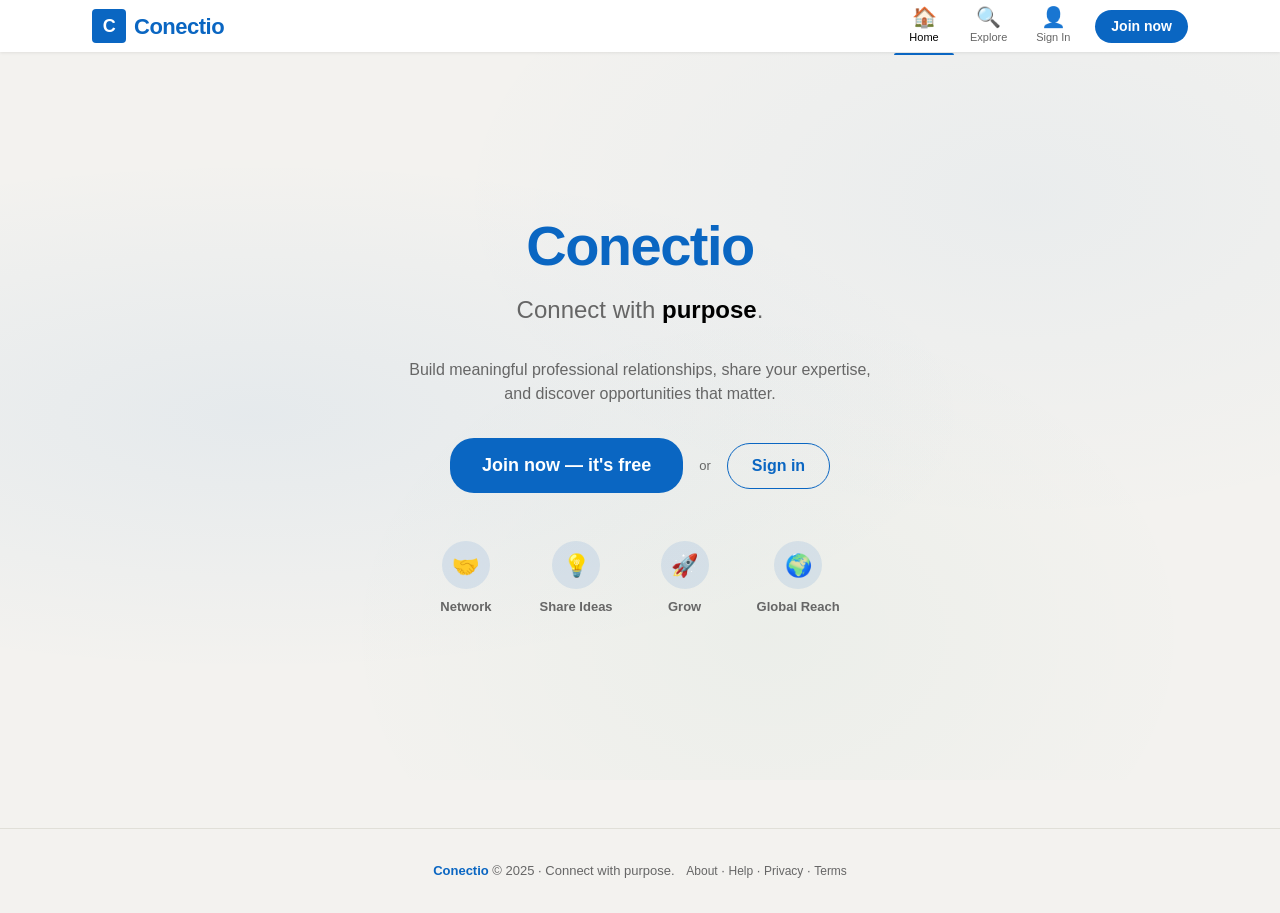
==== commit 873969d6: "Conectio ready for deployment" ====
--- a/frontend/index.html
+++ b/frontend/index.html
@@ -506,7 +506,7 @@
         }
 
         .post-card:hover {
-            box-shadow: 0 2px 8px rgba(0, 0, 0, 0.06);
+            box-shadow: 0 0 0 2px var(--color-border);
         }
 
         .post-card__header {
@@ -668,6 +668,16 @@
             color: var(--color-text-primary);
             word-wrap: break-word;
             white-space: pre-wrap;
+            overflow: hidden;
+            transition: max-height 400ms ease;
+        }
+
+        .post-card__content--truncated {
+            max-height: 120px;
+        }
+
+        .post-card__content--expanded {
+            max-height: 5000px;
         }
 
         .post-card__see-more {
@@ -678,6 +688,9 @@
             background: none;
             font-size: var(--font-size-base);
             padding: 0;
+            margin-top: 4px;
+            display: inline-block;
+            transition: color var(--transition-fast);
         }
 
         .post-card__see-more:hover {
@@ -689,6 +702,20 @@
             max-height: 512px;
             object-fit: cover;
             display: block;
+            cursor: pointer;
+            transition: opacity var(--transition-fast);
+        }
+
+        .post-card__image:hover {
+            opacity: 0.95;
+        }
+
+        .post-card__author-name {
+            max-width: 200px;
+            overflow: hidden;
+            text-overflow: ellipsis;
+            white-space: nowrap;
+            display: inline-block;
         }
 
         .post-card__stats {
@@ -1275,7 +1302,7 @@
                             </div>
                         </div>
                         <div class="mini-profile__items">
-                            <div class="mini-profile__item" onclick="window.app.showToast('Saved posts coming soon!', 'info')">
+                            <div class="mini-profile__item" onclick="window.location.href='profile.html?tab=saved'" style="cursor:pointer;">
                                 <span class="mini-profile__item-icon">🔖</span>
                                 Saved posts
                             </div>
@@ -1350,7 +1377,7 @@
                     <hr class="divider divider--lg">
 
                     <div class="sidebar-footer">
-                        <a href="#">About</a> · <a href="#">Help</a> · <a href="#">Privacy</a> · <a href="#">Terms</a>
+                        <a href="about.html">About</a> · <a href="help.html">Help</a> · <a href="privacy.html">Privacy</a> · <a href="terms.html">Terms</a>
                         <span class="sidebar-footer__brand">Conectio © 2025 · Connect with purpose.</span>
                     </div>
                 </aside>
@@ -1395,12 +1422,52 @@
 
     <input type="file" id="composer-image-input" accept="image/*" style="display: none;">
 
+    <!-- ═══════════════ CROP MODAL ═══════════════ -->
+    <div class="modal-overlay" id="crop-modal" hidden>
+        <div class="modal-card" style="max-width:560px;">
+            <div class="modal-header">
+                <h2 class="modal-header__title">Crop Image</h2>
+                <button class="modal-close" id="crop-close-btn" aria-label="Close">&times;</button>
+            </div>
+            <div class="modal-body" style="padding:0;background:#000;">
+                <img id="crop-image" style="max-width:100%;display:block;">
+            </div>
+            <div class="modal-footer" style="justify-content:space-between;flex-wrap:wrap;gap:8px;">
+                <div style="display:flex;gap:6px;">
+                    <button class="btn-secondary btn-secondary--sm crop-ratio-btn" data-ratio="NaN" title="Original">Original</button>
+                    <button class="btn-secondary btn-secondary--sm crop-ratio-btn" data-ratio="1" title="1:1">1:1</button>
+                    <button class="btn-secondary btn-secondary--sm crop-ratio-btn" data-ratio="1.778" title="16:9">16:9</button>
+                </div>
+                <div style="display:flex;gap:4px;">
+                    <button class="btn-secondary btn-secondary--sm" id="crop-zoom-in" title="Zoom in">🔍+</button>
+                    <button class="btn-secondary btn-secondary--sm" id="crop-zoom-out" title="Zoom out">🔍−</button>
+                    <button class="btn-secondary btn-secondary--sm" id="crop-rotate-left" title="Rotate left">↺</button>
+                    <button class="btn-secondary btn-secondary--sm" id="crop-rotate-right" title="Rotate right">↻</button>
+                </div>
+                <div style="display:flex;gap:8px;">
+                    <button class="btn-secondary" id="crop-cancel-btn">Cancel</button>
+                    <button class="btn-primary" id="crop-apply-btn">Apply</button>
+                </div>
+            </div>
+        </div>
+    </div>
+
 
     <!-- ═══════════════ FOOTER ═══════════════ -->
     <footer class="footer" id="footer">
         <span class="footer__brand">Conectio</span> &copy; 2025 · Connect with purpose.
+        <span style="margin-left:8px;">
+            <a href="about.html" style="color:var(--color-text-secondary);font-size:12px;">About</a> ·
+            <a href="help.html" style="color:var(--color-text-secondary);font-size:12px;">Help</a> ·
+            <a href="privacy.html" style="color:var(--color-text-secondary);font-size:12px;">Privacy</a> ·
+            <a href="terms.html" style="color:var(--color-text-secondary);font-size:12px;">Terms</a>
+        </span>
     </footer>
 
+
+    <!-- Cropper.js CDN -->
+    <link rel="stylesheet" href="https://cdnjs.cloudflare.com/ajax/libs/cropperjs/1.5.13/cropper.min.css">
+    <script src="https://cdnjs.cloudflare.com/ajax/libs/cropperjs/1.5.13/cropper.min.js"></script>
 
     <!-- Scripts -->
     <script src="assets/js/api.js"></script>
@@ -1421,6 +1488,7 @@
         let composerImageFile = null;
         let openCommentSections = new Set();
         let currentSort = 'recent'; // 'recent' = /api/feed/, 'top' = /api/explore/
+        let savedPostIds = new Set();
 
         /* ══════════════════════════════════════════
            DOM REFS
@@ -1462,6 +1530,13 @@
                 setupSortTabs();
                 loadFeed();
                 loadSuggestedUsers();
+
+                // Fetch saved post IDs
+                try {
+                    const savedData = await window.api.get('/users/me/saved/');
+                    const savedPosts = savedData.results || savedData || [];
+                    savedPostIds = new Set(savedPosts.map(p => p.id));
+                } catch (e) { /* ignore */ }
             } else {
                 heroSection.style.display = '';
                 feedSection.style.display = 'none';
@@ -1597,13 +1672,114 @@
                 return;
             }
 
-            composerImageFile = file;
+            // Open crop modal instead of directly previewing
+            openCropModal(file);
+        }
+
+        /* ── Crop Modal Logic (Fix 9) ────────────── */
+        let cropperInstance = null;
+
+        function openCropModal(file) {
+            const cropModal = document.getElementById('crop-modal');
+            const cropImage = document.getElementById('crop-image');
+
             const reader = new FileReader();
             reader.onload = (ev) => {
-                composerImagePreviewImg.src = ev.target.result;
-                composerImagePreview.style.display = 'block';
+                cropImage.src = ev.target.result;
+                cropModal.hidden = false;
+                document.body.style.overflow = 'hidden';
+
+                // Destroy previous cropper if any
+                if (cropperInstance) {
+                    cropperInstance.destroy();
+                    cropperInstance = null;
+                }
+
+                // Init Cropper.js
+                cropperInstance = new Cropper(cropImage, {
+                    viewMode: 1,
+                    dragMode: 'move',
+                    autoCropArea: 1,
+                    responsive: true,
+                    background: false,
+                    checkOrientation: false,
+                });
+
+                // Highlight 'Original' ratio button by default
+                document.querySelectorAll('.crop-ratio-btn').forEach(b => {
+                    b.classList.remove('btn-primary', 'btn-primary--sm');
+                    b.classList.add('btn-secondary', 'btn-secondary--sm');
+                });
+                const origBtn = document.querySelector('.crop-ratio-btn[data-ratio="NaN"]');
+                if (origBtn) {
+                    origBtn.classList.remove('btn-secondary', 'btn-secondary--sm');
+                    origBtn.classList.add('btn-primary', 'btn-primary--sm');
+                }
             };
             reader.readAsDataURL(file);
+        }
+
+        // Ratio buttons
+        document.addEventListener('click', (e) => {
+            const ratioBtn = e.target.closest('.crop-ratio-btn');
+            if (!ratioBtn || !cropperInstance) return;
+
+            const ratio = parseFloat(ratioBtn.dataset.ratio);
+            cropperInstance.setAspectRatio(isNaN(ratio) ? NaN : ratio);
+
+            // Highlight active
+            document.querySelectorAll('.crop-ratio-btn').forEach(b => {
+                b.classList.remove('btn-primary', 'btn-primary--sm');
+                b.classList.add('btn-secondary', 'btn-secondary--sm');
+            });
+            ratioBtn.classList.remove('btn-secondary', 'btn-secondary--sm');
+            ratioBtn.classList.add('btn-primary', 'btn-primary--sm');
+        });
+
+        // Zoom & Rotate buttons
+        document.getElementById('crop-zoom-in').addEventListener('click', () => {
+            if (cropperInstance) cropperInstance.zoom(0.1);
+        });
+        document.getElementById('crop-zoom-out').addEventListener('click', () => {
+            if (cropperInstance) cropperInstance.zoom(-0.1);
+        });
+        document.getElementById('crop-rotate-left').addEventListener('click', () => {
+            if (cropperInstance) cropperInstance.rotate(-45);
+        });
+        document.getElementById('crop-rotate-right').addEventListener('click', () => {
+            if (cropperInstance) cropperInstance.rotate(45);
+        });
+
+        // Apply crop
+        document.getElementById('crop-apply-btn').addEventListener('click', () => {
+            if (!cropperInstance) return;
+
+            const canvas = cropperInstance.getCroppedCanvas({
+                maxWidth: 1920,
+                maxHeight: 1080,
+            });
+
+            canvas.toBlob((blob) => {
+                composerImageFile = new File([blob], 'cropped-image.jpg', { type: 'image/jpeg' });
+                composerImagePreviewImg.src = canvas.toDataURL('image/jpeg');
+                composerImagePreview.style.display = 'block';
+                closeCropModal();
+            }, 'image/jpeg', 0.9);
+        });
+
+        // Cancel crop
+        document.getElementById('crop-cancel-btn').addEventListener('click', closeCropModal);
+        document.getElementById('crop-close-btn').addEventListener('click', closeCropModal);
+
+        function closeCropModal() {
+            const cropModal = document.getElementById('crop-modal');
+            cropModal.hidden = true;
+            document.body.style.overflow = '';
+            if (cropperInstance) {
+                cropperInstance.destroy();
+                cropperInstance = null;
+            }
+            composerImageInput.value = '';
         }
 
         function removeImage() {
@@ -1645,6 +1821,7 @@
                 miniPostsEl.textContent = parseInt(miniPostsEl.textContent || 0) + 1;
 
                 window.app.showToast('Post shared!', 'success');
+                window.app.addNotification('You shared a new post', '📝');
             } catch (err) {
                 const msg = err.data ? Object.values(err.data).flat().join(', ') : err.message;
                 window.app.showToast('Failed to post: ' + msg, 'error');
@@ -1846,7 +2023,7 @@
             const avatarSrc = author.avatar || window.app.getInitialsAvatar(author.username || 'U', 48);
             const displayName = `${author.first_name || ''} ${author.last_name || ''}`.trim() || author.username || 'User';
             const headline = author.headline || '';
-            const timeAgo = post.time_ago || window.app.timeAgo(post.created_at);
+            const timeAgo = post.time_ago || window.app.formatTimeAgo(post.created_at);
             const content = post.content || '';
             const isLiked = post.is_liked || false;
 
@@ -1867,7 +2044,7 @@
             let imageHtml = '';
             if (post.image) {
                 const imgUrl = post.image.startsWith('http') ? post.image : `${window.api.BASE.replace('/api', '')}${post.image}`;
-                imageHtml = `<img class="post-card__image" src="${imgUrl}" alt="Post image" loading="lazy">`;
+                imageHtml = `<img class="post-card__image" src="${imgUrl}" alt="Post image" loading="lazy" onclick="window.app.openLightbox('${imgUrl}')">`;
             }
 
             // Stats
@@ -1889,21 +2066,16 @@
                         <div class="post-card__author-headline">${window.app.escapeHtml(headline)}</div>
                         <div class="post-card__time">${timeAgo}</div>
                     </div>
-                    ${isOwn ? `
                     <div class="post-card__menu-wrap">
                         <button class="post-card__menu-btn" data-action="menu" data-post-id="${post.id}" title="More options">⋯</button>
                         <div id="post-dropdown-${post.id}"></div>
                     </div>
-                    ` : ''}
                 </div>
 
-                <div class="post-card__content" id="post-content-${post.id}">
-                    ${isTruncated ? `
-                        <span class="post-content-truncated">${displayContent}...</span>
-                        <button class="post-card__see-more" data-action="see-more" data-post-id="${post.id}">see more</button>
-                        <span class="post-content-full" style="display:none;">${fullContent}</span>
-                    ` : fullContent}
+                <div class="post-card__content ${isTruncated ? 'post-card__content--truncated' : ''}" id="post-content-${post.id}">
+                    ${fullContent}
                 </div>
+                ${isTruncated ? `<div style="padding: 0 16px 8px;"><button class="post-card__see-more" data-action="see-more" data-post-id="${post.id}">...See more</button></div>` : ''}
 
                 ${imageHtml}
 
@@ -1911,7 +2083,7 @@
                     <span class="post-card__stats-likes">
                         ${likesCount > 0 ? `<span style="font-size: 14px;">👍</span> <span id="likes-count-${post.id}">${likesCount}</span>` : `<span id="likes-count-${post.id}">0</span>`}
                     </span>
-                    <span>
+                    <span style="cursor:pointer;" data-action="comment" data-post-id="${post.id}">
                         <span id="comments-count-${post.id}">${commentsCount}</span> comment${commentsCount !== 1 ? 's' : ''}
                     </span>
                 </div>
@@ -2010,6 +2182,10 @@
                 btn.className = `post-card__action-btn ${result.liked ? 'post-card__action-btn--active' : ''}`;
                 if (labelEl) labelEl.textContent = result.liked ? 'Liked' : 'Like';
                 updateLikesDisplay(postId, result.likes_count);
+
+                if (result.liked) {
+                    window.app.addNotification('You liked a post', '👍');
+                }
             } catch (err) {
                 // Revert optimistic update
                 btn.dataset.liked = String(wasLiked);
@@ -2039,12 +2215,20 @@
         function handleSeeMore(postId) {
             const contentEl = document.getElementById(`post-content-${postId}`);
             if (!contentEl) return;
-            const truncated = contentEl.querySelector('.post-content-truncated');
-            const full = contentEl.querySelector('.post-content-full');
-            const seeMore = contentEl.querySelector('.post-card__see-more');
-            if (truncated) truncated.style.display = 'none';
-            if (seeMore) seeMore.style.display = 'none';
-            if (full) full.style.display = 'inline';
+
+            const isExpanded = contentEl.classList.contains('post-card__content--expanded');
+            const card = contentEl.closest('.post-card');
+            const seeMoreBtn = card ? card.querySelector(`.post-card__see-more[data-post-id="${postId}"]`) : null;
+
+            if (isExpanded) {
+                contentEl.classList.remove('post-card__content--expanded');
+                contentEl.classList.add('post-card__content--truncated');
+                if (seeMoreBtn) seeMoreBtn.textContent = '...See more';
+            } else {
+                contentEl.classList.remove('post-card__content--truncated');
+                contentEl.classList.add('post-card__content--expanded');
+                if (seeMoreBtn) seeMoreBtn.textContent = 'See less';
+            }
         }
 
 
@@ -2075,21 +2259,31 @@
             // Close any other open dropdowns first
             closeAllDropdowns();
 
+            // Check if this is the user's own post
+            const card = document.getElementById(`post-card-${postId}`);
+            const postAuthorLink = card ? card.querySelector('.post-card__author-name') : null;
+            const postAuthorUsername = postAuthorLink ? postAuthorLink.getAttribute('href')?.split('username=')[1] : null;
+            const isOwnPost = currentUser && postAuthorUsername === currentUser.username;
+
+            const isSaved = savedPostIds.has(postId);
+
             container.innerHTML = `
                 <div class="post-card__dropdown" id="post-dropdown-menu-${postId}">
                     <button class="post-card__dropdown-item" data-action="save-post" data-post-id="${postId}">
-                        <span class="post-card__dropdown-icon">🔖</span>
-                        Save post
+                        <span class="post-card__dropdown-icon">${isSaved ? '❌' : '🔖'}</span>
+                        ${isSaved ? 'Unsave post' : 'Save post'}
                     </button>
                     <button class="post-card__dropdown-item" data-action="copy-link" data-post-id="${postId}">
                         <span class="post-card__dropdown-icon">🔗</span>
                         Copy link
                     </button>
+                    ${isOwnPost ? `
                     <div class="post-card__dropdown-divider"></div>
                     <button class="post-card__dropdown-item post-card__dropdown-item--danger" data-action="delete-post" data-post-id="${postId}">
                         <span class="post-card__dropdown-icon">🗑️</span>
                         Delete post
                     </button>
+                    ` : ''}
                 </div>
             `;
 
@@ -2143,9 +2337,20 @@
             document.removeEventListener('click', handleOutsideDropdownClick);
         }
 
-        function handleSavePost(postId) {
+        async function handleSavePost(postId) {
             closeAllDropdowns();
-            window.app.showToast('Post saved! (Coming soon)', 'info');
+            try {
+                const result = await window.api.post(`/posts/${postId}/save/`);
+                if (result.saved) {
+                    savedPostIds.add(postId);
+                    window.app.showToast('Post saved!', 'success');
+                } else {
+                    savedPostIds.delete(postId);
+                    window.app.showToast('Post removed from saved.', 'info');
+                }
+            } catch (err) {
+                window.app.showToast('Failed to save post.', 'error');
+            }
         }
 
         function handleCopyLink(postId) {
@@ -2248,7 +2453,7 @@
             const avatarSrc = author.avatar || window.app.getInitialsAvatar(author.username || 'U', 32);
             const displayName = `${author.first_name || ''} ${author.last_name || ''}`.trim() || author.username || 'User';
             const headline = author.headline || '';
-            const timeAgo = comment.time_ago || window.app.timeAgo(comment.created_at);
+            const timeAgo = comment.time_ago || window.app.formatTimeAgo(comment.created_at);
             const isOwn = currentUser && author.id === currentUser.id;
 
             return `
@@ -2409,6 +2614,7 @@
                     btn.classList.remove('btn-secondary', 'btn-secondary--sm');
                     btn.classList.add('btn-primary', 'btn-primary--sm');
                     btn.dataset.following = 'true';
+                    window.app.addNotification(`You followed ${username}`, '👥');
                 } else {
                     btn.textContent = 'Follow';
                     btn.classList.remove('btn-primary', 'btn-primary--sm');
--- a/frontend/assets/css/main.css
+++ b/frontend/assets/css/main.css
@@ -199,6 +199,10 @@
     color: var(--color-text-primary);
 }
 
+.navbar__link:hover .navbar__link-label {
+    text-decoration: underline;
+}
+
 .navbar__link--active {
     color: var(--color-text-primary);
 }
@@ -222,6 +226,7 @@
 .navbar__link-label {
     font-size: var(--font-size-xs);
     white-space: nowrap;
+    transition: text-decoration var(--transition-fast);
 }
 
 .navbar__cta {
@@ -447,3 +452,31 @@
         flex-direction: column;
     }
 }
+
+@media (max-width: 375px) {
+    :root {
+        --font-size-hero: 24px;
+        --font-size-2xl: 24px;
+    }
+
+    .navbar__logo {
+        font-size: 18px;
+    }
+
+    .navbar__logo-icon {
+        width: 28px;
+        height: 28px;
+        font-size: 14px;
+    }
+
+    .hero__features {
+        flex-wrap: wrap;
+        gap: var(--space-base);
+    }
+
+    .hero__feature-icon {
+        width: 40px;
+        height: 40px;
+        font-size: 18px;
+    }
+}
--- a/frontend/assets/css/components.css
+++ b/frontend/assets/css/components.css
@@ -530,3 +530,274 @@
     border-top: 1px solid var(--color-border);
     margin: var(--space-xs) 0;
 }
+
+
+/* ── Card Hover States ─────────────────────── */
+.card:hover,
+.card-shadow:hover {
+    box-shadow: 0 0 0 2px var(--color-border);
+    transition: box-shadow var(--transition-fast);
+}
+
+
+/* ── Avatar Interactions ───────────────────── */
+.avatar {
+    cursor: pointer;
+    transition: opacity var(--transition-fast);
+}
+
+.avatar:hover {
+    opacity: 0.9;
+}
+
+
+/* ── Input Success State ───────────────────── */
+.input-field--success {
+    border-color: var(--color-success);
+}
+
+.input-field--success:focus {
+    box-shadow: 0 0 0 3px rgba(5, 118, 66, 0.1);
+}
+
+.form-success {
+    font-size: var(--font-size-sm);
+    color: var(--color-success);
+    margin-top: var(--space-xs);
+}
+
+
+/* ── Image Lightbox ────────────────────────── */
+.lightbox-overlay {
+    position: fixed;
+    inset: 0;
+    background: rgba(0, 0, 0, 0.85);
+    z-index: 3000;
+    display: flex;
+    align-items: center;
+    justify-content: center;
+    animation: fadeIn 200ms ease;
+    cursor: zoom-out;
+    padding: var(--space-lg);
+}
+
+.lightbox-image {
+    max-width: 90vw;
+    max-height: 90vh;
+    object-fit: contain;
+    border-radius: var(--radius-md);
+    box-shadow: 0 8px 40px rgba(0, 0, 0, 0.4);
+    cursor: default;
+    animation: modalSlideUp 300ms ease;
+}
+
+@keyframes modalSlideUp {
+    from { opacity: 0; transform: scale(0.95) translateY(10px); }
+    to { opacity: 1; transform: scale(1) translateY(0); }
+}
+
+.lightbox-close {
+    position: fixed;
+    top: 16px;
+    right: 16px;
+    width: 40px;
+    height: 40px;
+    border-radius: var(--radius-full);
+    background: rgba(255, 255, 255, 0.15);
+    border: none;
+    color: #fff;
+    font-size: 24px;
+    cursor: pointer;
+    display: flex;
+    align-items: center;
+    justify-content: center;
+    transition: background var(--transition-fast);
+    z-index: 3001;
+}
+
+.lightbox-close:hover {
+    background: rgba(255, 255, 255, 0.3);
+}
+
+
+/* ── Notification Bell ─────────────────────── */
+.notification-bell {
+    position: relative;
+    display: flex;
+    align-items: center;
+    justify-content: center;
+    cursor: pointer;
+}
+
+.notification-dot {
+    position: absolute;
+    top: 0;
+    right: 2px;
+    width: 10px;
+    height: 10px;
+    background: var(--color-error);
+    border-radius: var(--radius-full);
+    border: 2px solid var(--color-bg-card);
+    animation: notifPulse 2s ease-in-out infinite;
+}
+
+@keyframes notifPulse {
+    0%, 100% { transform: scale(1); }
+    50% { transform: scale(1.15); }
+}
+
+.notification-dropdown {
+    position: absolute;
+    top: calc(100% + 8px);
+    right: -40px;
+    width: 320px;
+    background: var(--color-bg-card);
+    border-radius: var(--radius-md);
+    box-shadow: var(--shadow-dropdown);
+    z-index: 200;
+    opacity: 0;
+    visibility: hidden;
+    transform: translateY(-8px);
+    transition: opacity var(--transition-fast), transform var(--transition-fast), visibility var(--transition-fast);
+}
+
+.notification-dropdown--open {
+    opacity: 1;
+    visibility: visible;
+    transform: translateY(0);
+}
+
+.notification-dropdown__header {
+    display: flex;
+    align-items: center;
+    justify-content: space-between;
+    padding: var(--space-md) var(--space-base);
+    border-bottom: 1px solid var(--color-border);
+    font-weight: 600;
+    font-size: var(--font-size-base);
+}
+
+.notification-dropdown__clear {
+    font-size: var(--font-size-sm);
+    color: var(--color-primary);
+    cursor: pointer;
+    border: none;
+    background: none;
+    font-weight: 600;
+    transition: color var(--transition-fast);
+}
+
+.notification-dropdown__clear:hover {
+    color: var(--color-primary-hover);
+    text-decoration: underline;
+}
+
+.notification-dropdown__list {
+    max-height: 280px;
+    overflow-y: auto;
+}
+
+.notification-dropdown__item {
+    padding: var(--space-sm) var(--space-base);
+    font-size: var(--font-size-sm);
+    color: var(--color-text-primary);
+    border-bottom: 1px solid var(--color-border);
+    display: flex;
+    align-items: flex-start;
+    gap: var(--space-sm);
+    line-height: 1.4;
+}
+
+.notification-dropdown__item:last-child {
+    border-bottom: none;
+}
+
+.notification-dropdown__item-icon {
+    font-size: 16px;
+    flex-shrink: 0;
+    margin-top: 1px;
+}
+
+.notification-dropdown__item-time {
+    font-size: 11px;
+    color: var(--color-text-secondary);
+    margin-top: 2px;
+}
+
+.notification-dropdown__empty {
+    padding: var(--space-lg);
+    text-align: center;
+    color: var(--color-text-secondary);
+    font-size: var(--font-size-sm);
+}
+
+
+/* ── Password Strength Indicator ──────────── */
+.password-strength {
+    margin-top: var(--space-sm);
+}
+
+.password-strength__bar-wrap {
+    height: 4px;
+    background: var(--color-border);
+    border-radius: 2px;
+    overflow: hidden;
+    margin-bottom: var(--space-xs);
+}
+
+.password-strength__bar {
+    height: 100%;
+    border-radius: 2px;
+    transition: width 300ms ease, background-color 300ms ease;
+    width: 0%;
+}
+
+.password-strength__bar--weak {
+    width: 33%;
+    background: var(--color-error);
+}
+
+.password-strength__bar--medium {
+    width: 66%;
+    background: var(--color-warning);
+}
+
+.password-strength__bar--strong {
+    width: 100%;
+    background: var(--color-success);
+}
+
+.password-strength__label {
+    font-size: 12px;
+    font-weight: 600;
+}
+
+.password-strength__label--weak {
+    color: var(--color-error);
+}
+
+.password-strength__label--medium {
+    color: var(--color-warning);
+}
+
+.password-strength__label--strong {
+    color: var(--color-success);
+}
+
+
+/* ── Bio Character Counter ─────────────────── */
+.char-counter {
+    font-size: var(--font-size-sm);
+    color: var(--color-text-secondary);
+    text-align: right;
+    margin-top: var(--space-xs);
+    transition: color var(--transition-fast);
+}
+
+.char-counter--warn {
+    color: var(--color-warning);
+}
+
+.char-counter--error {
+    color: var(--color-error);
+}
